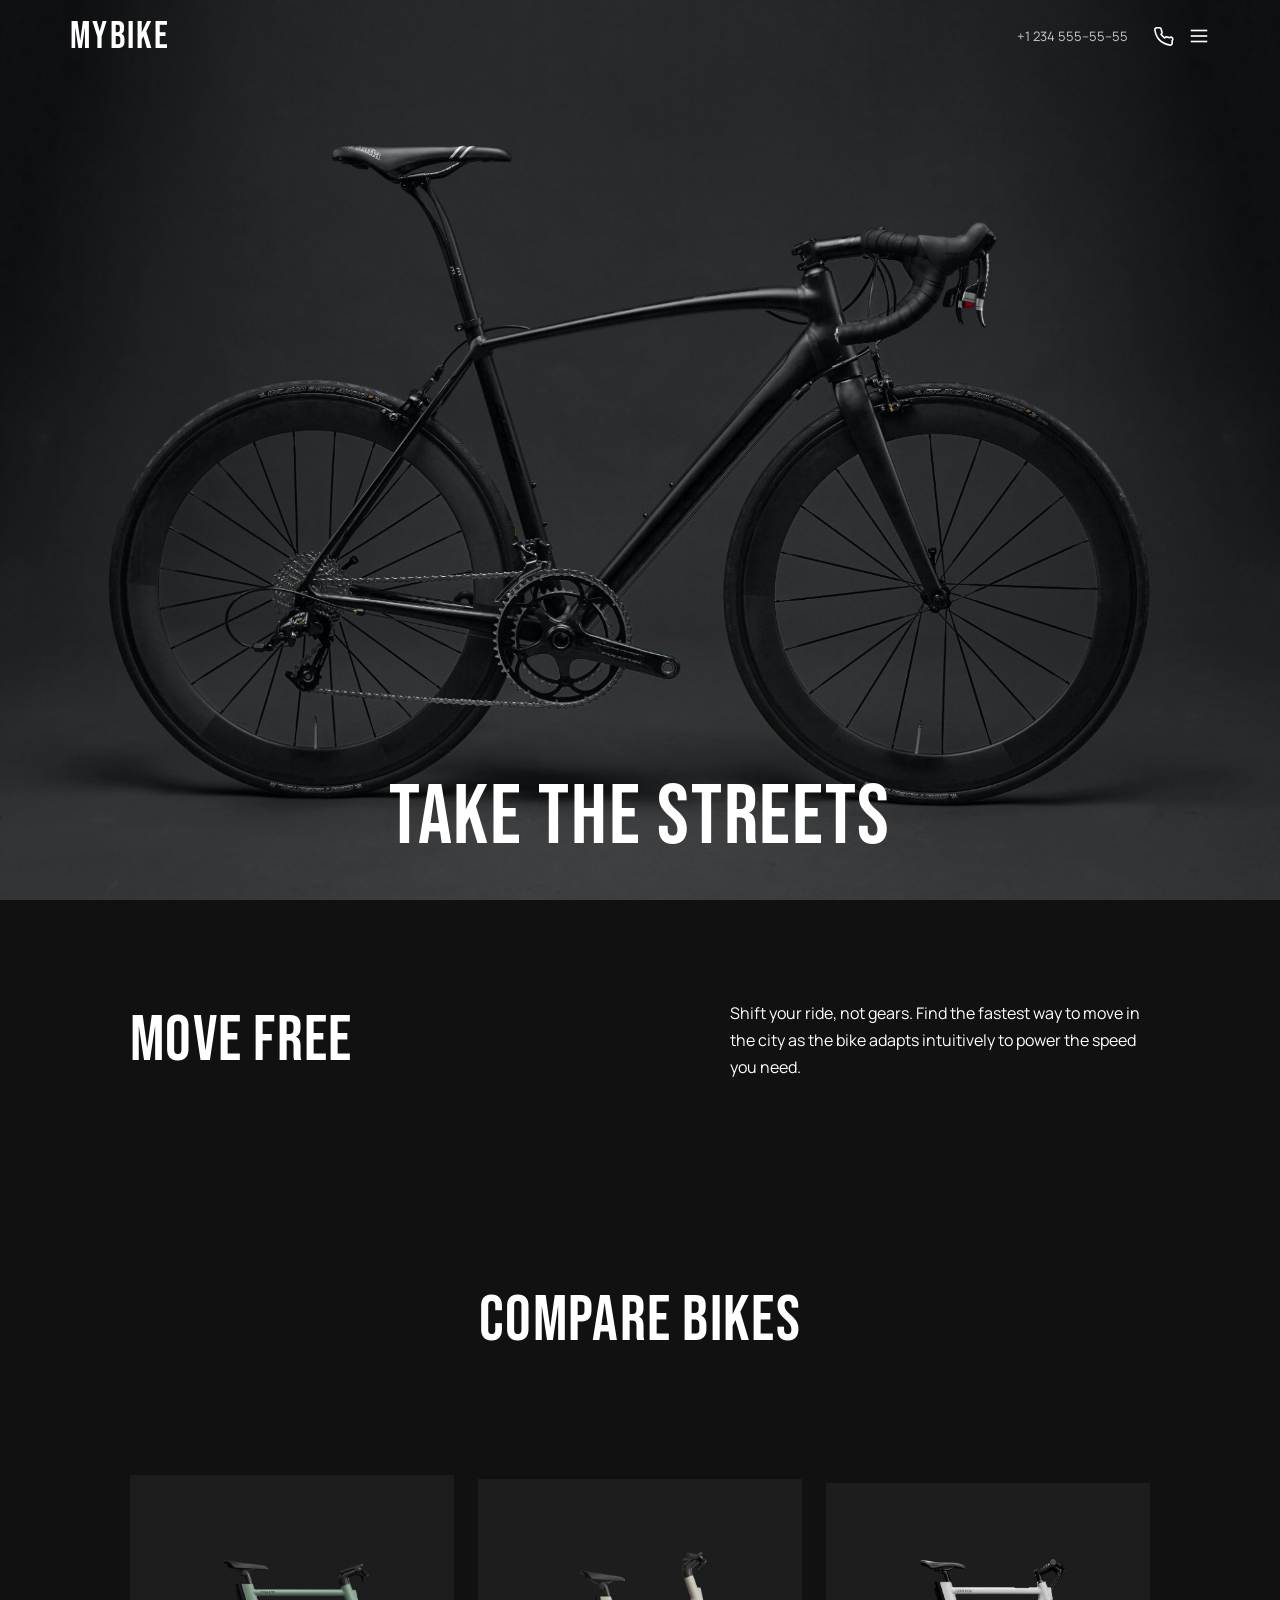
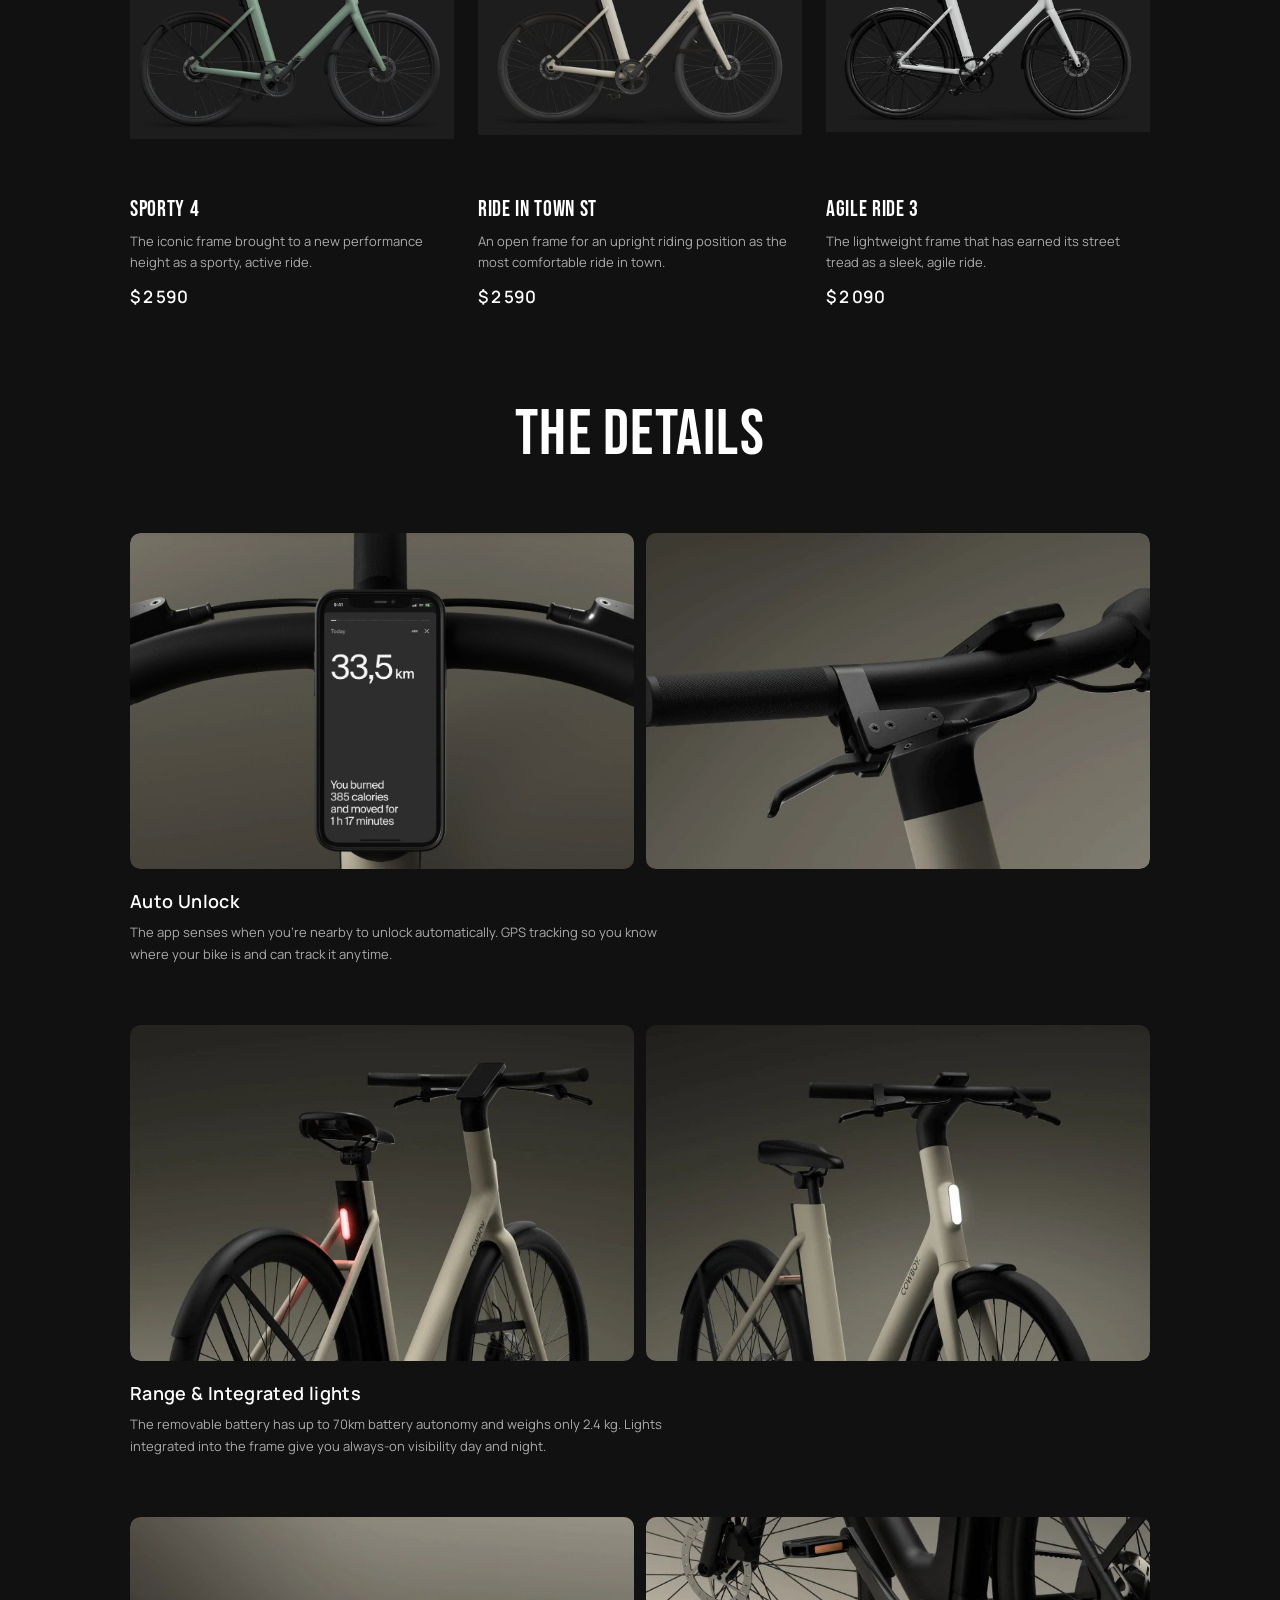
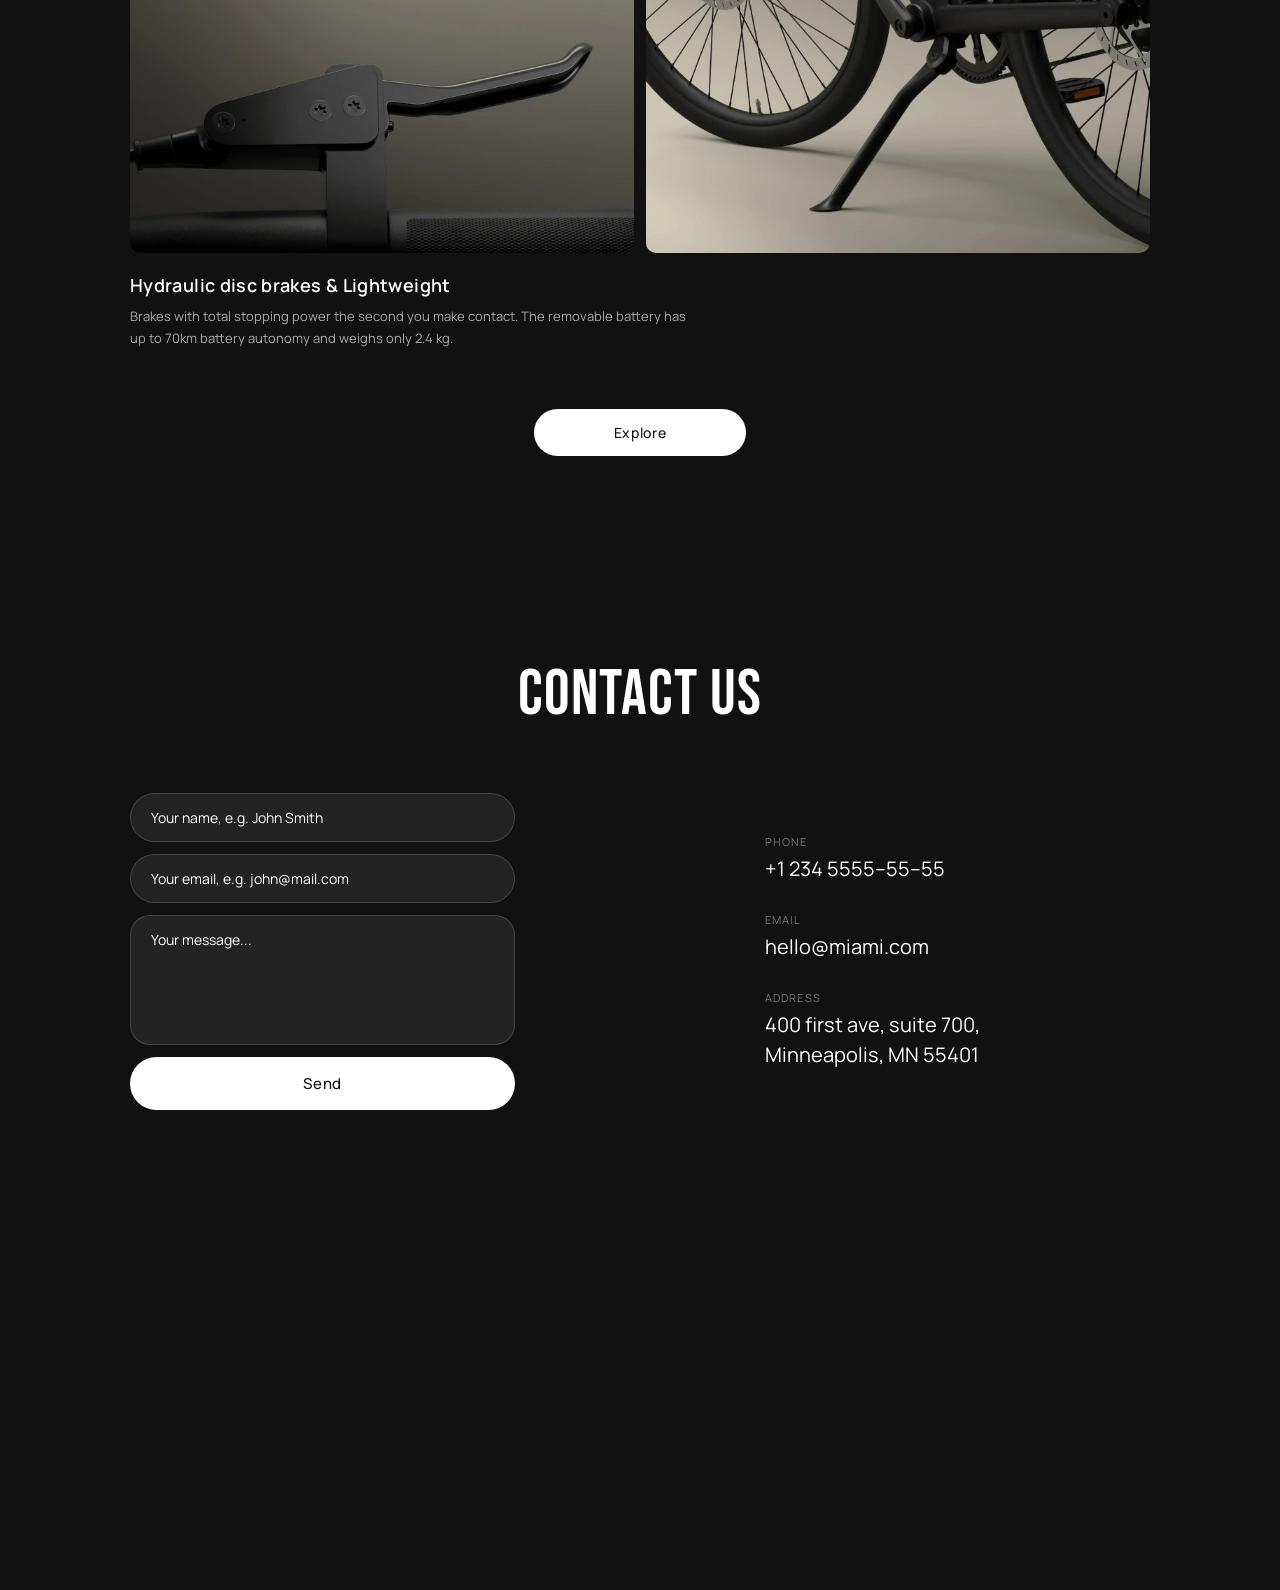
==== src/index.html @ b7f49177 "Completed all tasks" ====
<!DOCTYPE html>
<html lang="en">
<head>
  <meta charset="UTF-8"/>
  <meta name="viewport" content="width=device-width, initial-scale=1.0"/>
  <title>MyBiKE — Take the Streets</title>
  <!-- 1. Favicon = логотип -->
  <link rel="icon" type="image/png" href="img/logo.png"/>
  <link rel="preconnect" href="https://fonts.googleapis.com"/>
  <link rel="preconnect" href="https://fonts.gstatic.com" crossorigin/>
  <link href="https://fonts.googleapis.com/css2?family=Bebas+Neue&family=Manrope:wght@400;500;600&display=swap" rel="stylesheet"/>
  <link rel="stylesheet" href="styles/style.css"/>
</head>
<body>

<!-- 11. Блокировка скролла под меню -->
<style>
  body:has(.mobile-menu.is-open) { overflow: hidden; }

  /* 12. Скролл меню + sticky крестик */
  .mobile-menu {
    overflow: auto;
  }
  .mobile-menu__top {
    position: sticky;
    top: 0;
    z-index: 1;
    background-color: #1a1a1a;
  }

  /* 16. Footer sticky снизу с z-index: -1 */
  .contact__photo {
    position: sticky;
    bottom: 0;
    z-index: -1;
  }

  /* 4. Hover цвет на контактах */
  .contact__info a:hover,
  .contact__info p.hoverable:hover {
    color: #aaa;
    cursor: pointer;
  }
</style>

<!-- Mobile menu -->
<div class="mobile-menu" id="mobileMenu">
  <div class="mobile-menu__top">
    <!-- 3. Логотип = ссылка наверх -->
    <a href="#" class="mobile-menu__logo">MyBiKE</a>
    <button class="mobile-menu__close" id="menuClose">×</button>
  </div>
  <nav class="mobile-menu__nav">
    <!-- 10. Nav links работают плавно -->
    <a href="#">Home</a>
    <a href="#move-free">About Us</a>
    <a href="#compare">Compare Bikes</a>
    <a href="#details">Details</a>
    <a href="#contact">Contacts</a>
  </nav>
  <div class="mobile-menu__footer">
    <!-- 5. Телефон — реальная ссылка -->
    <p><a href="tel:+12345555555">+1 234 5555–55–55</a></p>
    <p class="link">Book a test ride</p>
  </div>
</div>

<!-- Header -->
<header class="header">
  <div class="header__inner">
    <!-- 3. Логотип = ссылка наверх -->
    <a href="#" class="header__logo">MyBiKE</a>
    <div class="header__right">
      <!-- 5. Телефон — реальная ссылка -->
      <a href="tel:+12345555555" class="header__phone">+1 234 555–55–55</a>
      <div class="header__icons">
        <a href="tel:+12345555555" class="header__icon-btn" aria-label="Call">
          <svg viewBox="0 0 24 24"><path d="M22 16.92v3a2 2 0 0 1-2.18 2 19.79 19.79 0 0 1-8.63-3.07 19.5 19.5 0 0 1-5-5 19.79 19.79 0 0 1-3.07-8.67A2 2 0 0 1 5.11 3h3a2 2 0 0 1 2 1.72c.13.96.36 1.9.7 2.81a2 2 0 0 1-.45 2.11L9.91 10.09a16 16 0 0 0 4 4l.46-.46a2 2 0 0 1 2.11-.45c.91.34 1.85.57 2.81.7A2 2 0 0 1 22 16.92z"/></svg>
        </a>
        <button class="header__icon-btn" id="menuOpen" aria-label="Menu">
          <svg viewBox="0 0 24 24"><line x1="3" y1="6" x2="21" y2="6"/><line x1="3" y1="12" x2="21" y2="12"/><line x1="3" y1="18" x2="21" y2="18"/></svg>
        </button>
      </div>
    </div>
  </div>
</header>

<!-- Hero -->
<section class="hero">
  <!-- 7. Картинка — ссылка, zoom при hover через CSS -->
  <a href="#">
    <img class="hero__bike" src="img/bike_black.jpg" alt="MyBike"/>
  </a>
  <div class="hero__content">
    <h1 class="hero__title">Take the Streets</h1>
  </div>
</section>

<!-- Move Free -->
<section class="move-free" id="move-free">
  <div class="container">
    <h2 class="move-free__title">Move Free</h2>
    <p class="move-free__text">Shift your ride, not gears. Find the fastest way to move in the city as the bike adapts intuitively to power the speed you need.</p>
  </div>
</section>

<!-- Compare Bikes -->
<section class="compare" id="compare">
  <div class="container">
    <h2 class="section-title">Compare Bikes</h2>
    <div class="compare__grid">
      <div class="compare__card">
        <!-- 7. Zoom при hover -->
        <a href="#" class="compare__img-wrap">
          <img src="img/bike_green.png" alt="Sporty 4"/>
        </a>
        <h3 class="compare__name">Sporty 4</h3>
        <p class="compare__desc">The iconic frame brought to a new performance height as a sporty, active ride.</p>
        <span class="compare__price">$ 2 590</span>
      </div>
      <div class="compare__card">
        <a href="#" class="compare__img-wrap">
          <img src="img/bike_beige.png" alt="Ride in town ST"/>
        </a>
        <h3 class="compare__name">Ride in town ST</h3>
        <p class="compare__desc">An open frame for an upright riding position as the most comfortable ride in town.</p>
        <span class="compare__price">$ 2 590</span>
      </div>
      <div class="compare__card">
        <a href="#" class="compare__img-wrap">
          <img src="img/bike_white.png" alt="Agile ride 3"/>
        </a>
        <h3 class="compare__name">Agile ride 3</h3>
        <p class="compare__desc">The lightweight frame that has earned its street tread as a sleek, agile ride.</p>
        <span class="compare__price">$ 2 090</span>
      </div>
    </div>
  </div>
</section>

<!-- The Details -->
<section class="details" id="details">
  <div class="container">
    <h2 class="section-title">The Details</h2>

    <div class="details__row">
      <div class="details__photos">
        <!-- 7. Zoom при hover -->
        <a href="#"><img src="img/app.png" alt="App"/></a>
        <a href="#"><img src="img/handlebar.png" alt="Handlebar"/></a>
      </div>
      <div class="details__info">
        <h3>Auto Unlock</h3>
        <p>The app senses when you're nearby to unlock automatically. GPS tracking so you know where your bike is and can track it anytime.</p>
      </div>
    </div>

    <div class="details__row details__row--reverse">
      <div class="details__photos details__photos--col">
        <a href="#"><img src="img/bike_light_rear.png" alt="Rear light"/></a>
        <a href="#"><img src="img/bike_light_front.png" alt="Front light"/></a>
      </div>
      <div class="details__info">
        <h3>Range &amp; Integrated lights</h3>
        <p>The removable battery has up to 70km battery autonomy and weighs only 2.4 kg. Lights integrated into the frame give you always-on visibility day and night.</p>
      </div>
    </div>

    <div class="details__row">
      <div class="details__photos">
        <a href="#"><img src="img/brake1.png" alt="Brake"/></a>
        <a href="#"><img src="img/kickstand1.png" alt="Kickstand"/></a>
      </div>
      <div class="details__info">
        <h3>Hydraulic disc brakes &amp; Lightweight</h3>
        <p>Brakes with total stopping power the second you make contact. The removable battery has up to 70km battery autonomy and weighs only 2.4 kg.</p>
      </div>
    </div>

    <div class="details__cta">
      <button class="btn">Explore</button>
    </div>
  </div>
</section>

<!-- Contact -->
<section class="contact" id="contact">
  <div class="container">
    <h2 class="section-title">Contact us</h2>
    <div class="contact__grid">
      <!-- 13–15. Форма: обязательные поля, правильные типы, reset без перезагрузки -->
      <form class="contact__form" onsubmit="this.reset(); return false;">
        <input type="text"  name="name"    placeholder="Your name, e.g. John Smith"  required/>
        <input type="email" name="email"   placeholder="Your email, e.g. john@mail.com" required/>
        <textarea           name="message" placeholder="Your message..." required></textarea>
        <button class="btn" type="submit">Send</button>
      </form>

      <div class="contact__info">
        <div>
          <label>Phone</label>
          <!-- 4 + 5. Телефон — ссылка + hover -->
          <p><a href="tel:+12345555555">+1 234 5555–55–55</a></p>
        </div>
        <div>
          <label>Email</label>
          <!-- 4. Email — ссылка + hover -->
          <p><a href="mailto:hello@miami.com">hello@miami.com</a></p>
        </div>
        <div>
          <label>Address</label>
          <!-- 6. Адрес — ссылка на Google Maps, target="_blank" -->
          <p>
            <a href="https://www.google.com/maps/search/400+First+Ave+Suite+700+Minneapolis+MN+55401" target="_blank" rel="noopener">
              400 first ave, suite 700,<br>Minneapolis, MN 55401
            </a>
          </p>
        </div>
      </div>
    </div>
  </div>

  <!-- 16. Sticky снизу с z-index: -1 (в CSS) -->
  <div class="contact__photo">
    <img src="img/cyclists.jpg" alt="Cyclists"/>
  </div>
</section>

<script src="scripts/main.js"></script>
</body>
</html>
---- src/styles/style.css ----
*, *::before, *::after {
  box-sizing: border-box;
  margin: 0;
  padding: 0;
}

html {
  scroll-behavior: smooth;
}

body {
  font-family: "Manrope", sans-serif;
  background: #111111;
  color: #ffffff;
  overflow-x: hidden;
  -webkit-font-smoothing: antialiased;
}

img {
  display: block;
  max-width: 100%;
}

a {
  text-decoration: none;
  color: inherit;
}

h1, h2, h3 {
  font-family: "Bebas Neue", sans-serif;
  font-weight: 400;
  letter-spacing: 0.02em;
}

.container {
  max-width: 1260px;
  margin: 0 auto;
  padding: 0 120px;
}
@media (max-width: 1024px) {
  .container {
    padding: 0 40px;
  }
}
@media (max-width: 744px) {
  .container {
    padding: 0 32px;
  }
}
@media (max-width: 480px) {
  .container {
    padding: 0 20px;
  }
}
@media (max-width: 320px) {
  .container {
    padding: 0 16px;
  }
}

.section-title {
  font-size: clamp(40px, 5vw, 72px);
  text-align: center;
  margin-bottom: 60px;
}

.btn {
  background: #ffffff;
  color: #111111;
  border: none;
  border-radius: 40px;
  padding: 14px 80px;
  font-family: "Manrope", sans-serif;
  font-size: 14px;
  font-weight: 500;
  letter-spacing: 0.05em;
  cursor: pointer;
}
.btn:hover {
  background: #ddd;
}

.mobile-menu {
  display: none;
  position: fixed;
  inset: 0;
  z-index: 200;
  background: #1a1a1a;
  flex-direction: column;
  overflow: auto;
}
.mobile-menu.is-open {
  display: flex;
}
.mobile-menu__top {
  display: flex;
  align-items: center;
  justify-content: space-between;
  padding: 24px 32px;
  position: sticky;
  top: 0;
  z-index: 1;
  background: #1a1a1a;
  border-bottom: 1px solid rgba(255, 255, 255, 0.08);
}
.mobile-menu__logo {
  font-family: "Bebas Neue", sans-serif;
  font-size: 26px;
  color: #ffffff;
  text-decoration: none;
}
.mobile-menu__close {
  background: none;
  border: none;
  cursor: pointer;
  font-size: 32px;
  color: #ffffff;
  line-height: 1;
  padding: 0;
}
.mobile-menu__nav {
  display: flex;
  flex-direction: column;
  gap: 4px;
  padding: 40px 32px;
}
.mobile-menu__nav a {
  font-family: "Bebas Neue", sans-serif;
  font-size: 38px;
  color: #ffffff;
  letter-spacing: 0.03em;
  text-decoration: none;
  transition: opacity 0.3s ease;
}
.mobile-menu__nav a:hover {
  opacity: 0.6;
}
.mobile-menu__footer {
  margin-top: auto;
  padding: 24px 32px;
}
.mobile-menu__footer p {
  font-size: 13px;
  color: #ffffff;
  margin-bottom: 4px;
}
.mobile-menu__footer a {
  color: #ffffff;
  text-decoration: none;
}
.mobile-menu__footer p.link {
  text-decoration: underline;
  cursor: pointer;
}

.header {
  position: absolute;
  top: 0;
  left: 0;
  width: 100%;
  z-index: 100;
  background: transparent;
  border-bottom: none;
}
.header__inner {
  max-width: 1260px;
  margin: 0 auto;
  padding: 0 60px;
  display: flex;
  align-items: center;
  justify-content: space-between;
  height: 72px;
}
@media (max-width: 1024px) {
  .header__inner {
    padding: 0 40px;
  }
}
@media (max-width: 744px) {
  .header__inner {
    padding: 0 32px;
  }
}
@media (max-width: 480px) {
  .header__inner {
    padding: 0 20px;
  }
}
.header__logo {
  font-family: "Bebas Neue", sans-serif;
  font-size: 38px;
  letter-spacing: 0.06em;
  color: #ffffff;
  text-decoration: none;
  transition: opacity 0.3s ease;
}
.header__logo:hover {
  opacity: 0.7;
}
.header__right {
  display: flex;
  align-items: center;
  gap: 24px;
}
.header__phone {
  font-size: 13px;
  color: #ccc;
  text-decoration: none;
  transition: color 0.3s ease;
}
.header__phone:hover {
  color: #ffffff;
}
@media (max-width: 744px) {
  .header__phone {
    display: none;
  }
}
.header__icons {
  display: flex;
  gap: 14px;
}
.header__icon-btn {
  color: #ffffff;
  display: flex;
  align-items: center;
  background: none;
  border: none;
  cursor: pointer;
  padding: 0;
  transition: opacity 0.3s ease;
}
.header__icon-btn:hover {
  opacity: 0.7;
}
.header__icon-btn svg {
  width: 22px;
  height: 22px;
  fill: none;
  stroke: currentColor;
  stroke-width: 1.8;
}

.hero {
  position: relative;
  height: 100vh;
  min-height: 600px;
  overflow: hidden;
  background: #111;
}
.hero a {
  display: block;
  position: absolute;
  inset: 0;
  overflow: hidden;
}
.hero__bike {
  position: absolute;
  inset: 0;
  width: 100%;
  height: 100%;
  object-fit: cover;
  object-position: center;
  transition: transform 0.3s ease;
}
.hero a:hover .hero__bike {
  transform: scale(1.04);
}
.hero__content {
  position: relative;
  z-index: 2;
  height: 100%;
  display: flex;
  align-items: flex-end;
  justify-content: center;
  padding-bottom: 40px;
  pointer-events: none;
}
.hero__title {
  font-family: "Bebas Neue", sans-serif;
  font-weight: 400;
  line-height: 1;
  color: #ffffff;
  white-space: nowrap;
  width: 100%;
  display: block;
  text-align: center;
  padding: 0;
}

.move-free {
  background: #111111;
  padding: 100px 0;
}
@media (max-width: 1024px) {
  .move-free {
    padding: 72px 0;
  }
}
@media (max-width: 480px) {
  .move-free {
    padding: 52px 0;
  }
}
.move-free .container {
  display: flex;
  align-items: center;
  justify-content: space-between;
  gap: 60px;
}
@media (max-width: 744px) {
  .move-free .container {
    flex-direction: column;
    align-items: flex-start;
    gap: 20px;
  }
}
.move-free__title {
  font-size: clamp(40px, 5vw, 76px);
  color: #ffffff;
  flex-shrink: 0;
}
.move-free__text {
  font-size: 16px;
  line-height: 1.7;
  color: #ffffff;
  max-width: 420px;
}
@media (max-width: 744px) {
  .move-free__text {
    max-width: 100%;
  }
}

.compare {
  padding: 100px 0;
}
@media (max-width: 1024px) {
  .compare {
    padding: 72px 0;
  }
}
@media (max-width: 480px) {
  .compare {
    padding: 52px 0;
  }
}
.compare__grid {
  display: grid;
  grid-template-columns: repeat(3, 1fr);
  gap: 24px;
}
@media (max-width: 744px) {
  .compare__grid {
    grid-template-columns: repeat(2, 1fr);
  }
}
@media (max-width: 480px) {
  .compare__grid {
    grid-template-columns: 1fr;
  }
}
.compare__img-wrap {
  border-radius: 0;
  overflow: hidden;
  background: none;
  aspect-ratio: 4/3;
  margin-bottom: 18px;
}
.compare__img-wrap img {
  width: 100%;
  height: 100%;
  object-fit: contain;
  transition: transform 0.4s ease;
}
.compare__img-wrap:hover img {
  transform: scale(1.07);
}
.compare__name {
  font-family: "Bebas Neue", sans-serif;
  font-size: 22px;
  letter-spacing: 0.03em;
  margin-bottom: 8px;
}
.compare__desc {
  font-size: 13px;
  line-height: 1.65;
  color: #aaaaaa;
  margin-bottom: 12px;
}
.compare__price {
  font-size: 17px;
  font-weight: 600;
}

.details {
  padding: 100px 0;
}
@media (max-width: 1024px) {
  .details {
    padding: 72px 0;
  }
}
@media (max-width: 480px) {
  .details {
    padding: 52px 0;
  }
}
.details__row {
  margin-bottom: 60px;
}
.details__photos {
  display: grid;
  grid-template-columns: 1fr 1fr;
  gap: 12px;
  margin-bottom: 20px;
  overflow: hidden;
  border-radius: 10px;
}
@media (max-width: 480px) {
  .details__photos {
    grid-template-columns: 1fr;
  }
}
.details__photos img {
  border-radius: 10px;
  width: 100%;
  aspect-ratio: 3/2;
  object-fit: cover;
  transition: transform 0.4s ease;
}
.details__photos img:hover {
  transform: scale(1.05);
}
.details__photos--col {
  display: grid;
  grid-template-columns: 1fr 1fr;
  gap: 12px;
  overflow: hidden;
  border-radius: 10px;
}
.details__photos--col img {
  aspect-ratio: 3/2;
}
.details__info h3 {
  font-family: "Manrope", sans-serif;
  font-weight: 600;
  font-size: 18px;
  margin-bottom: 8px;
  color: #ffffff;
}
.details__info p {
  font-size: 13px;
  line-height: 1.7;
  color: #aaaaaa;
  max-width: 560px;
}
.details__cta {
  text-align: center;
  margin-top: 40px;
}

.contact {
  padding: 100px 0 0;
}
@media (max-width: 1024px) {
  .contact {
    padding-top: 72px;
  }
}
@media (max-width: 480px) {
  .contact {
    padding-top: 52px;
  }
}
.contact .container {
  padding-bottom: 80px;
}
.contact__grid {
  display: grid;
  grid-template-columns: 1fr 1fr;
  gap: 250px;
}
@media (max-width: 744px) {
  .contact__grid {
    grid-template-columns: 1fr;
    gap: 44px;
  }
}
@media (max-width: 480px) {
  .contact__grid {
    gap: 32px;
  }
}
.contact__form {
  display: flex;
  flex-direction: column;
  gap: 12px;
}
.contact__form input, .contact__form textarea {
  width: 100%;
  background: rgba(255, 255, 255, 0.08);
  border: 1.5px solid rgba(255, 255, 255, 0.15);
  border-radius: 40px;
  color: #ffffff;
  font-family: "Manrope", sans-serif;
  font-size: 14px;
  padding: 14px 20px;
  outline: none;
  transition: all 0.3s ease;
}
.contact__form input::placeholder, .contact__form textarea::placeholder {
  color: #ffffff;
}
.contact__form input:focus, .contact__form textarea:focus {
  border-color: rgba(255, 255, 255, 0.5);
}
.contact__form textarea {
  resize: none;
  height: 130px;
  border-radius: 20px;
}
.contact__form .btn {
  width: 100%;
  background: #ffffff;
  color: #111111;
  border: none;
  border-radius: 40px;
  padding: 16px 40px;
  font-family: "Manrope", sans-serif;
  font-size: 15px;
  font-weight: 500;
  cursor: pointer;
  transition: all 0.3s ease;
}
.contact__form .btn:hover {
  background: #ddd;
  box-shadow: 0 0 24px rgba(255, 255, 255, 0.12);
}
.contact__info {
  display: flex;
  flex-direction: column;
  gap: 28px;
  justify-content: center;
}
.contact__info label {
  display: block;
  font-size: 11px;
  letter-spacing: 0.1em;
  text-transform: uppercase;
  color: #777;
  margin-bottom: 5px;
}
.contact__info p {
  font-size: 20px;
  line-height: 1.5;
  color: #ffffff;
}
.contact__info a {
  color: #ffffff;
  text-decoration: none;
  transition: all 0.3s ease;
}
.contact__info a:hover {
  color: #aaa;
}
.contact__photo {
  width: 100%;
  height: 400px;
  overflow: hidden;
  position: sticky;
  bottom: 0;
  z-index: -1;
}
.contact__photo img {
  width: 100%;
  height: 100%;
  object-fit: cover;
  object-position: center top;
  transform: scale(1);
  opacity: 0;
  transition: transform 0.08s linear, opacity 0.3s ease;
  will-change: transform, opacity;
}
@media (max-width: 480px) {
  .contact__photo {
    height: 240px;
  }
}

/*# sourceMappingURL=style.css.map */
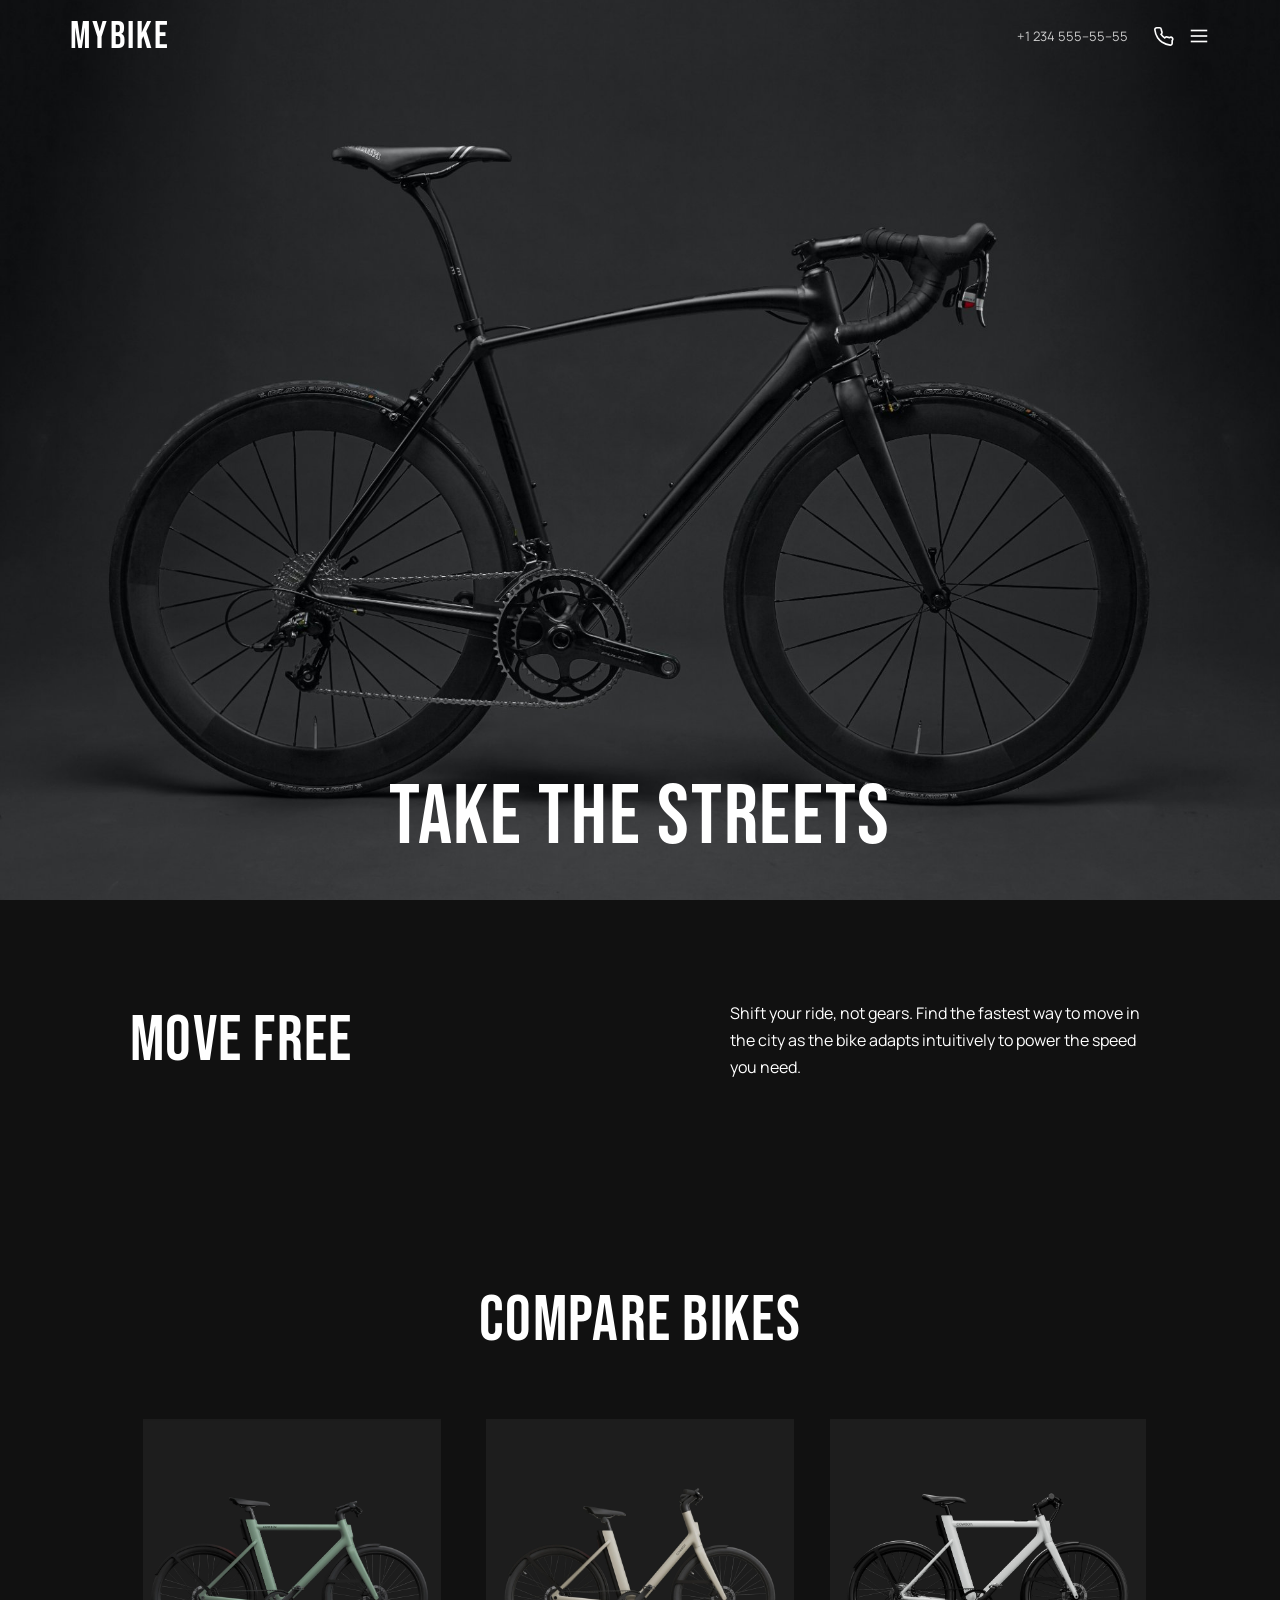
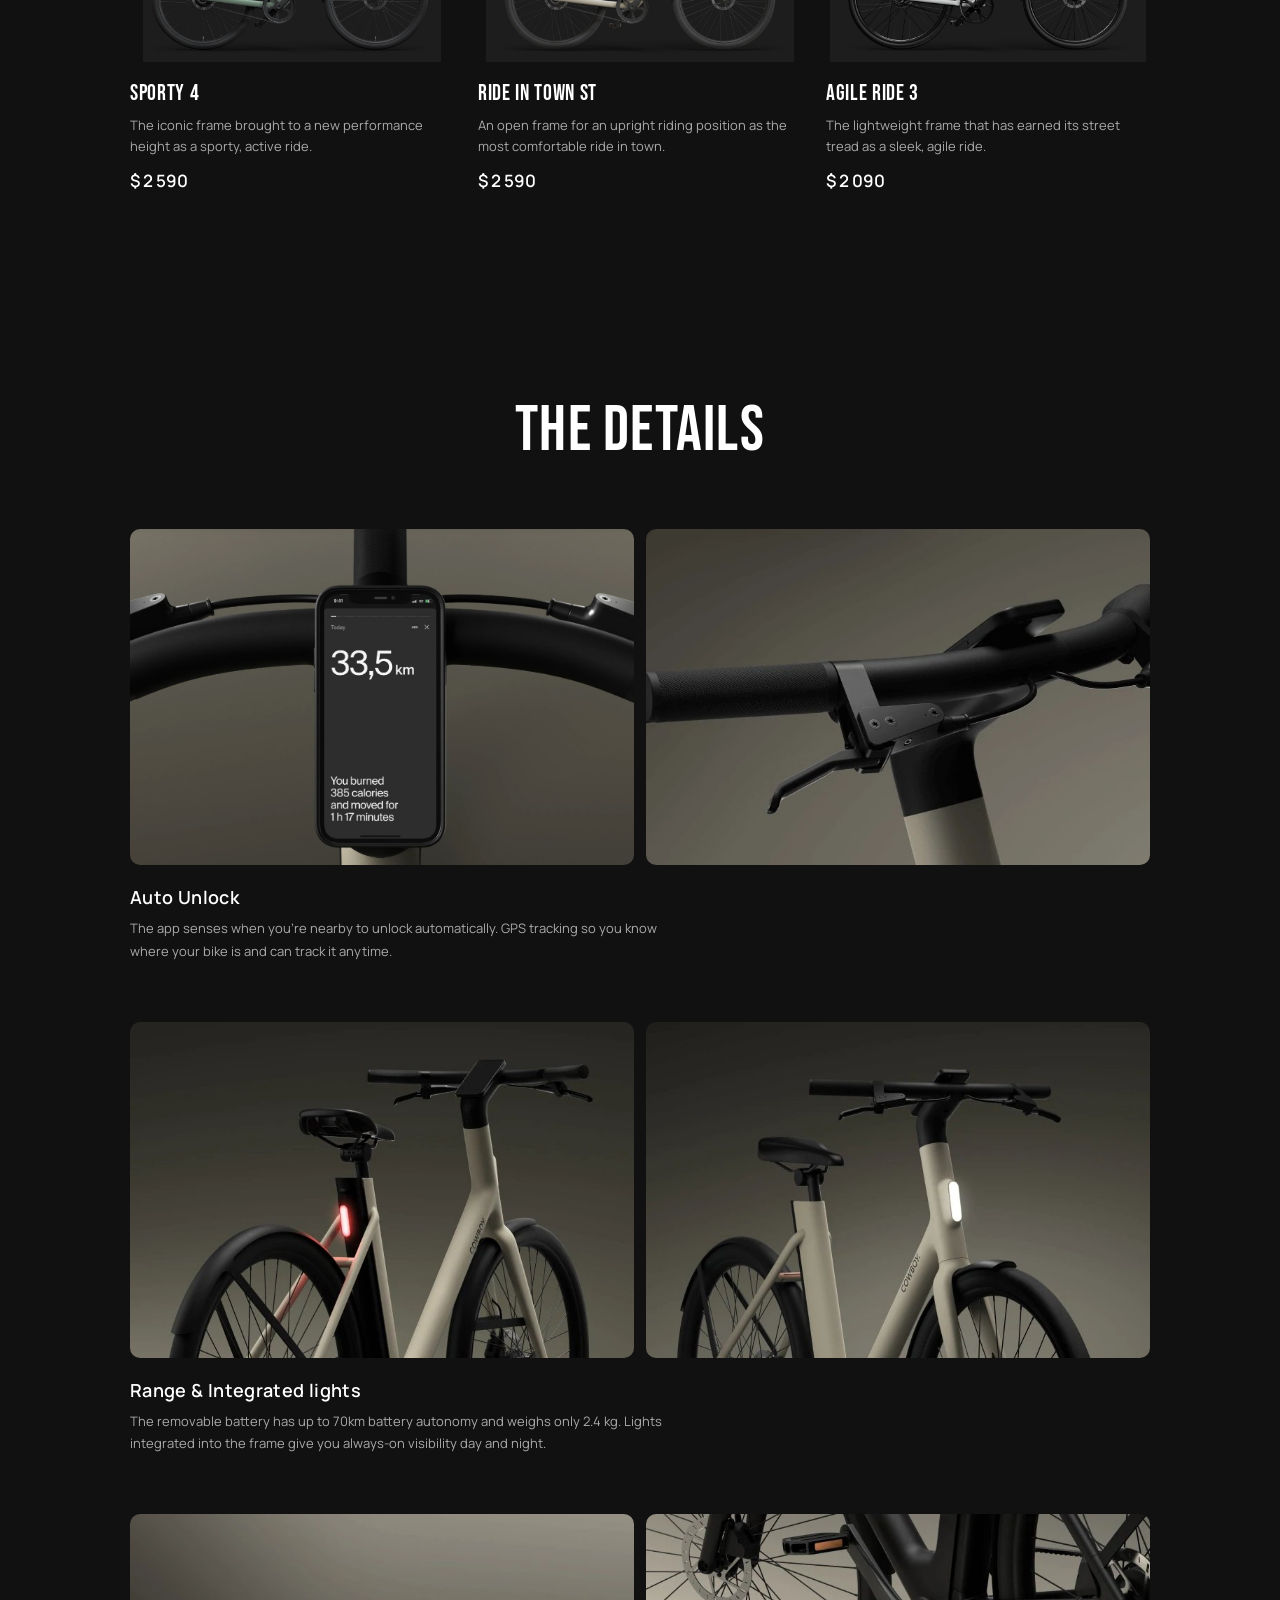
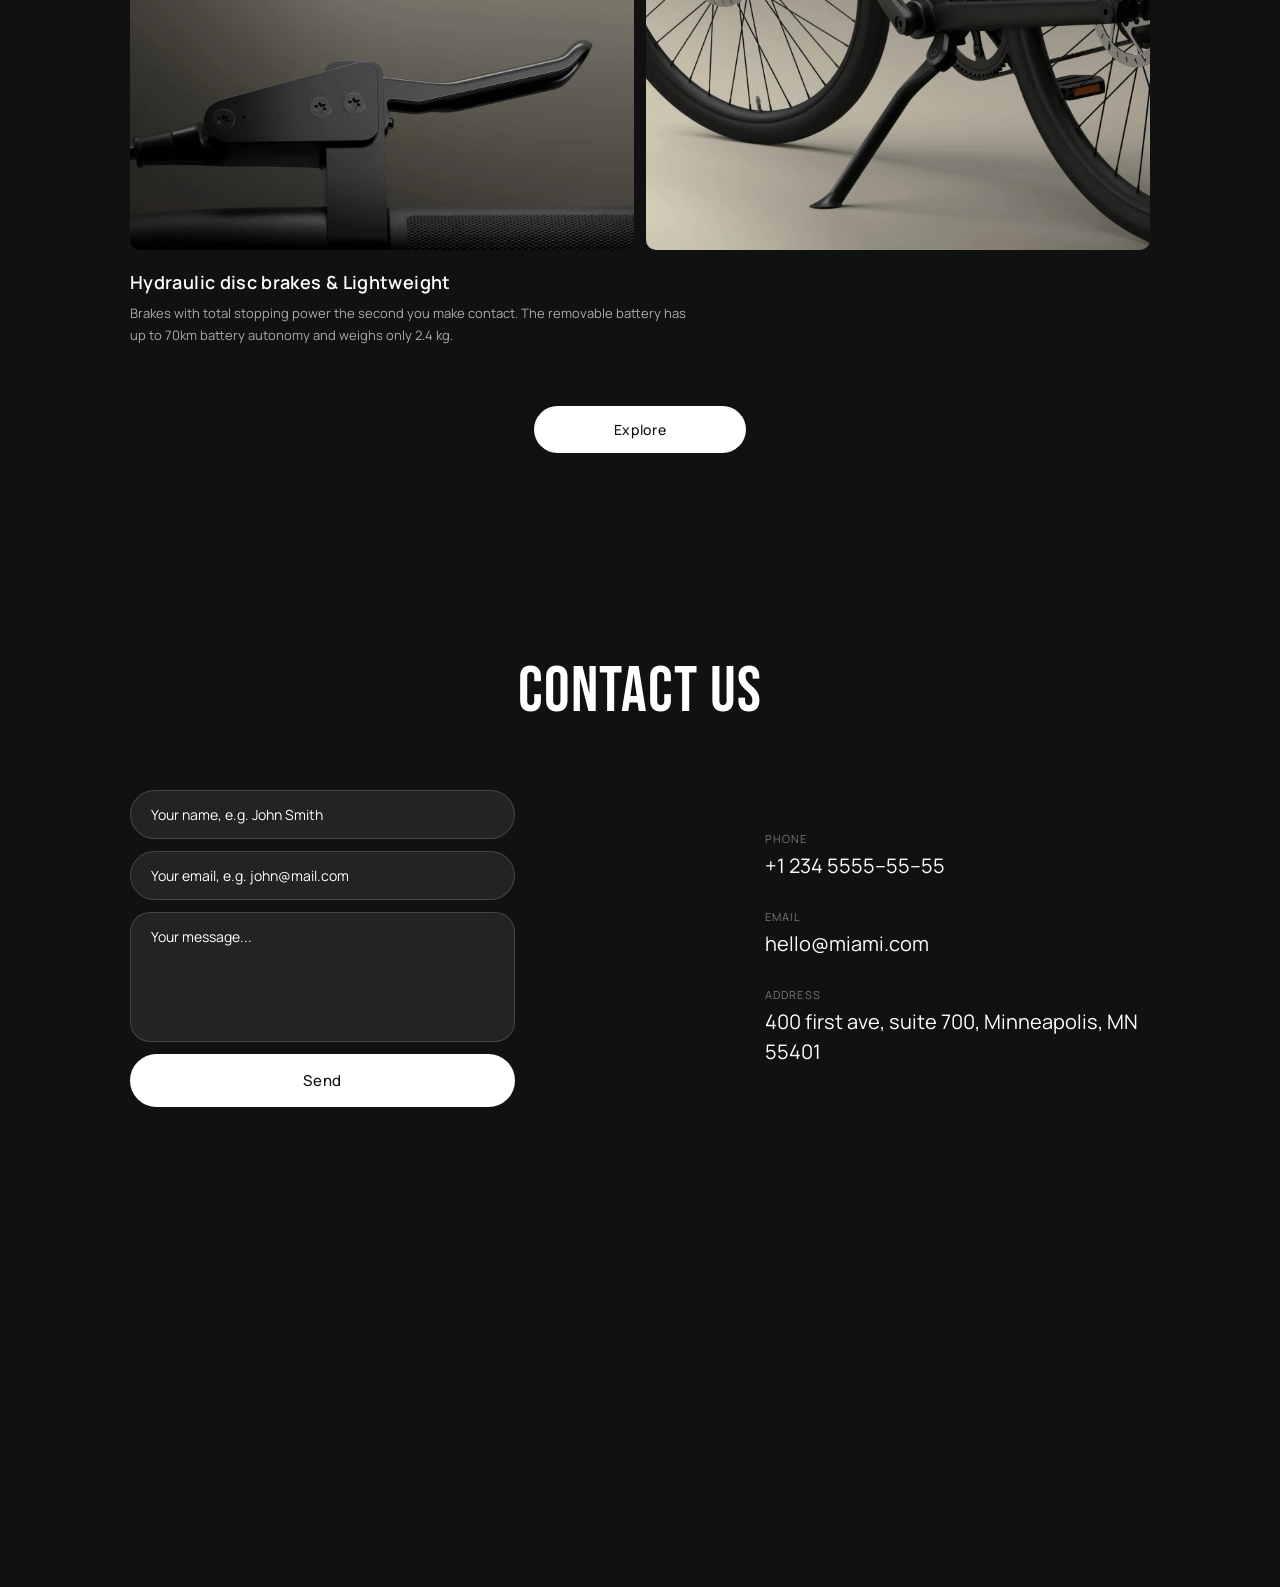
==== commit fb5a6a61: "Completed all tasks" ====
--- a/src/index.html
+++ b/src/index.html
@@ -1,231 +1,369 @@
-<!DOCTYPE html>
+<!doctype html>
 <html lang="en">
-<head>
-  <meta charset="UTF-8"/>
-  <meta name="viewport" content="width=device-width, initial-scale=1.0"/>
-  <title>MyBiKE — Take the Streets</title>
-  <!-- 1. Favicon = логотип -->
-  <link rel="icon" type="image/png" href="img/logo.png"/>
-  <link rel="preconnect" href="https://fonts.googleapis.com"/>
-  <link rel="preconnect" href="https://fonts.gstatic.com" crossorigin/>
-  <link href="https://fonts.googleapis.com/css2?family=Bebas+Neue&family=Manrope:wght@400;500;600&display=swap" rel="stylesheet"/>
-  <link rel="stylesheet" href="styles/style.css"/>
-</head>
-<body>
-
-<!-- 11. Блокировка скролла под меню -->
-<style>
-  body:has(.mobile-menu.is-open) { overflow: hidden; }
-
-  /* 12. Скролл меню + sticky крестик */
-  .mobile-menu {
-    overflow: auto;
-  }
-  .mobile-menu__top {
-    position: sticky;
-    top: 0;
-    z-index: 1;
-    background-color: #1a1a1a;
-  }
-
-  /* 16. Footer sticky снизу с z-index: -1 */
-  .contact__photo {
-    position: sticky;
-    bottom: 0;
-    z-index: -1;
-  }
-
-  /* 4. Hover цвет на контактах */
-  .contact__info a:hover,
-  .contact__info p.hoverable:hover {
-    color: #aaa;
-    cursor: pointer;
-  }
-</style>
-
-<!-- Mobile menu -->
-<div class="mobile-menu" id="mobileMenu">
-  <div class="mobile-menu__top">
-    <!-- 3. Логотип = ссылка наверх -->
-    <a href="#" class="mobile-menu__logo">MyBiKE</a>
-    <button class="mobile-menu__close" id="menuClose">×</button>
-  </div>
-  <nav class="mobile-menu__nav">
-    <!-- 10. Nav links работают плавно -->
-    <a href="#">Home</a>
-    <a href="#move-free">About Us</a>
-    <a href="#compare">Compare Bikes</a>
-    <a href="#details">Details</a>
-    <a href="#contact">Contacts</a>
-  </nav>
-  <div class="mobile-menu__footer">
-    <!-- 5. Телефон — реальная ссылка -->
-    <p><a href="tel:+12345555555">+1 234 5555–55–55</a></p>
-    <p class="link">Book a test ride</p>
-  </div>
-</div>
-
-<!-- Header -->
-<header class="header">
-  <div class="header__inner">
-    <!-- 3. Логотип = ссылка наверх -->
-    <a href="#" class="header__logo">MyBiKE</a>
-    <div class="header__right">
-      <!-- 5. Телефон — реальная ссылка -->
-      <a href="tel:+12345555555" class="header__phone">+1 234 555–55–55</a>
-      <div class="header__icons">
-        <a href="tel:+12345555555" class="header__icon-btn" aria-label="Call">
-          <svg viewBox="0 0 24 24"><path d="M22 16.92v3a2 2 0 0 1-2.18 2 19.79 19.79 0 0 1-8.63-3.07 19.5 19.5 0 0 1-5-5 19.79 19.79 0 0 1-3.07-8.67A2 2 0 0 1 5.11 3h3a2 2 0 0 1 2 1.72c.13.96.36 1.9.7 2.81a2 2 0 0 1-.45 2.11L9.91 10.09a16 16 0 0 0 4 4l.46-.46a2 2 0 0 1 2.11-.45c.91.34 1.85.57 2.81.7A2 2 0 0 1 22 16.92z"/></svg>
+  <head>
+    <meta charset="UTF-8" />
+    <meta
+      name="viewport"
+      content="width=device-width, initial-scale=1.0"
+    />
+    <title>MyBiKE — Take the Streets</title>
+    <link
+      rel="icon"
+      href="img/logo.png"
+    />
+    <link
+      rel="preconnect"
+      href="https://fonts.googleapis.com"
+    />
+    <link
+      rel="preconnect"
+      href="https://fonts.gstatic.com"
+      crossorigin="anonymous"
+    />
+    <link
+      href="https://fonts.googleapis.com/css2?family=Bebas+Neue&family=Manrope:wght@400;500;600&display=swap"
+      rel="stylesheet"
+    />
+    <link
+      rel="stylesheet"
+      href="styles/style.css"
+    />
+  </head>
+  <body>
+    <!-- Mobile menu -->
+    <div
+      class="mobile-menu"
+      id="mobileMenu"
+    >
+      <div class="mobile-menu__top">
+        <a
+          href="#"
+          class="mobile-menu__logo"
+        >
+          MyBiKE
         </a>
-        <button class="header__icon-btn" id="menuOpen" aria-label="Menu">
-          <svg viewBox="0 0 24 24"><line x1="3" y1="6" x2="21" y2="6"/><line x1="3" y1="12" x2="21" y2="12"/><line x1="3" y1="18" x2="21" y2="18"/></svg>
+        <button
+          class="mobile-menu__close"
+          id="menuClose"
+        >
+          ×
         </button>
       </div>
+      <nav class="mobile-menu__nav">
+        <a href="#">Home</a>
+        <a href="#move-free">About Us</a>
+        <a href="#compare">Compare Bikes</a>
+        <a href="#details">Details</a>
+        <a href="#contact">Contacts</a>
+      </nav>
+      <div class="mobile-menu__footer">
+        <p><a href="tel:+12345555555">+1 234 5555–55–55</a></p>
+        <p class="link">Book a test ride</p>
+      </div>
     </div>
-  </div>
-</header>
-
-<!-- Hero -->
-<section class="hero">
-  <!-- 7. Картинка — ссылка, zoom при hover через CSS -->
-  <a href="#">
-    <img class="hero__bike" src="img/bike_black.jpg" alt="MyBike"/>
-  </a>
-  <div class="hero__content">
-    <h1 class="hero__title">Take the Streets</h1>
-  </div>
-</section>
-
-<!-- Move Free -->
-<section class="move-free" id="move-free">
-  <div class="container">
-    <h2 class="move-free__title">Move Free</h2>
-    <p class="move-free__text">Shift your ride, not gears. Find the fastest way to move in the city as the bike adapts intuitively to power the speed you need.</p>
-  </div>
-</section>
-
-<!-- Compare Bikes -->
-<section class="compare" id="compare">
-  <div class="container">
-    <h2 class="section-title">Compare Bikes</h2>
-    <div class="compare__grid">
-      <div class="compare__card">
-        <!-- 7. Zoom при hover -->
-        <a href="#" class="compare__img-wrap">
-          <img src="img/bike_green.png" alt="Sporty 4"/>
+
+    <!-- Header -->
+    <header class="header">
+      <div class="header__inner">
+        <a
+          href="#"
+          class="header__logo"
+        >
+          MyBiKE
         </a>
-        <h3 class="compare__name">Sporty 4</h3>
-        <p class="compare__desc">The iconic frame brought to a new performance height as a sporty, active ride.</p>
-        <span class="compare__price">$ 2 590</span>
-      </div>
-      <div class="compare__card">
-        <a href="#" class="compare__img-wrap">
-          <img src="img/bike_beige.png" alt="Ride in town ST"/>
-        </a>
-        <h3 class="compare__name">Ride in town ST</h3>
-        <p class="compare__desc">An open frame for an upright riding position as the most comfortable ride in town.</p>
-        <span class="compare__price">$ 2 590</span>
-      </div>
-      <div class="compare__card">
-        <a href="#" class="compare__img-wrap">
-          <img src="img/bike_white.png" alt="Agile ride 3"/>
-        </a>
-        <h3 class="compare__name">Agile ride 3</h3>
-        <p class="compare__desc">The lightweight frame that has earned its street tread as a sleek, agile ride.</p>
-        <span class="compare__price">$ 2 090</span>
-      </div>
-    </div>
-  </div>
-</section>
-
-<!-- The Details -->
-<section class="details" id="details">
-  <div class="container">
-    <h2 class="section-title">The Details</h2>
-
-    <div class="details__row">
-      <div class="details__photos">
-        <!-- 7. Zoom при hover -->
-        <a href="#"><img src="img/app.png" alt="App"/></a>
-        <a href="#"><img src="img/handlebar.png" alt="Handlebar"/></a>
-      </div>
-      <div class="details__info">
-        <h3>Auto Unlock</h3>
-        <p>The app senses when you're nearby to unlock automatically. GPS tracking so you know where your bike is and can track it anytime.</p>
-      </div>
-    </div>
-
-    <div class="details__row details__row--reverse">
-      <div class="details__photos details__photos--col">
-        <a href="#"><img src="img/bike_light_rear.png" alt="Rear light"/></a>
-        <a href="#"><img src="img/bike_light_front.png" alt="Front light"/></a>
-      </div>
-      <div class="details__info">
-        <h3>Range &amp; Integrated lights</h3>
-        <p>The removable battery has up to 70km battery autonomy and weighs only 2.4 kg. Lights integrated into the frame give you always-on visibility day and night.</p>
-      </div>
-    </div>
-
-    <div class="details__row">
-      <div class="details__photos">
-        <a href="#"><img src="img/brake1.png" alt="Brake"/></a>
-        <a href="#"><img src="img/kickstand1.png" alt="Kickstand"/></a>
-      </div>
-      <div class="details__info">
-        <h3>Hydraulic disc brakes &amp; Lightweight</h3>
-        <p>Brakes with total stopping power the second you make contact. The removable battery has up to 70km battery autonomy and weighs only 2.4 kg.</p>
-      </div>
-    </div>
-
-    <div class="details__cta">
-      <button class="btn">Explore</button>
-    </div>
-  </div>
-</section>
-
-<!-- Contact -->
-<section class="contact" id="contact">
-  <div class="container">
-    <h2 class="section-title">Contact us</h2>
-    <div class="contact__grid">
-      <!-- 13–15. Форма: обязательные поля, правильные типы, reset без перезагрузки -->
-      <form class="contact__form" onsubmit="this.reset(); return false;">
-        <input type="text"  name="name"    placeholder="Your name, e.g. John Smith"  required/>
-        <input type="email" name="email"   placeholder="Your email, e.g. john@mail.com" required/>
-        <textarea           name="message" placeholder="Your message..." required></textarea>
-        <button class="btn" type="submit">Send</button>
-      </form>
-
-      <div class="contact__info">
-        <div>
-          <label>Phone</label>
-          <!-- 4 + 5. Телефон — ссылка + hover -->
-          <p><a href="tel:+12345555555">+1 234 5555–55–55</a></p>
-        </div>
-        <div>
-          <label>Email</label>
-          <!-- 4. Email — ссылка + hover -->
-          <p><a href="mailto:hello@miami.com">hello@miami.com</a></p>
-        </div>
-        <div>
-          <label>Address</label>
-          <!-- 6. Адрес — ссылка на Google Maps, target="_blank" -->
-          <p>
-            <a href="https://www.google.com/maps/search/400+First+Ave+Suite+700+Minneapolis+MN+55401" target="_blank" rel="noopener">
-              400 first ave, suite 700,<br>Minneapolis, MN 55401
-            </a>
-          </p>
-        </div>
-      </div>
-    </div>
-  </div>
-
-  <!-- 16. Sticky снизу с z-index: -1 (в CSS) -->
-  <div class="contact__photo">
-    <img src="img/cyclists.jpg" alt="Cyclists"/>
-  </div>
-</section>
-
-<script src="scripts/main.js"></script>
-</body>
+        <div class="header__right">
+          <a
+            href="tel:+12345555555"
+            class="header__phone"
+          >
+            +1 234 555–55–55
+          </a>
+          <div class="header__icons">
+            <a
+              href="tel:+12345555555"
+              class="header__icon-btn"
+              aria-label="Call"
+            >
+              <svg viewBox="0 0 24 24">
+                <path
+                  d="M22 16.92v3a2 2 0 0 1-2.18 2 19.79 19.79 0 0 1-8.63-3.07 19.5 19.5 0 0 1-5-5 19.79 19.79 0 0 1-3.07-8.67A2 2 0 0 1 5.11 3h3a2 2 0 0 1 2 1.72c.13.96.36 1.9.7 2.81a2 2 0 0 1-.45 2.11L9.91 10.09a16 16 0 0 0 4 4l.46-.46a2 2 0 0 1 2.11-.45c.91.34 1.85.57 2.81.7A2 2 0 0 1 22 16.92z"
+                />
+              </svg>
+            </a>
+            <button
+              class="header__icon-btn"
+              id="menuOpen"
+              aria-label="Menu"
+            >
+              <svg viewBox="0 0 24 24">
+                <line
+                  x1="3"
+                  y1="6"
+                  x2="21"
+                  y2="6"
+                />
+                <line
+                  x1="3"
+                  y1="12"
+                  x2="21"
+                  y2="12"
+                />
+                <line
+                  x1="3"
+                  y1="18"
+                  x2="21"
+                  y2="18"
+                />
+              </svg>
+            </button>
+          </div>
+        </div>
+      </div>
+    </header>
+
+    <!-- Hero -->
+    <section class="hero">
+      <a href="#">
+        <img
+          class="hero__bike"
+          src="img/bike_black.jpg"
+          alt="MyBike"
+        />
+      </a>
+      <div class="hero__content">
+        <h1 class="hero__title">Take the Streets</h1>
+      </div>
+    </section>
+
+    <!-- Move Free -->
+    <section
+      class="move-free"
+      id="move-free"
+    >
+      <div class="container">
+        <h2 class="move-free__title">Move Free</h2>
+        <p class="move-free__text">
+          Shift your ride, not gears. Find the fastest way to move in the city
+          as the bike adapts intuitively to power the speed you need.
+        </p>
+      </div>
+    </section>
+
+    <!-- Compare Bikes -->
+    <section
+      class="compare"
+      id="compare"
+    >
+      <div class="container">
+        <h2 class="section-title">Compare Bikes</h2>
+        <div class="compare__grid">
+          <div class="compare__card">
+            <a
+              href="#"
+              class="compare__img-wrap"
+            >
+              <img
+                src="img/bike_green.png"
+                alt="Sporty 4"
+              />
+            </a>
+            <h3 class="compare__name">Sporty 4</h3>
+            <p class="compare__desc">
+              The iconic frame brought to a new performance height as a sporty,
+              active ride.
+            </p>
+            <span class="compare__price">$ 2 590</span>
+          </div>
+          <div class="compare__card">
+            <a
+              href="#"
+              class="compare__img-wrap"
+            >
+              <img
+                src="img/bike_beige.png"
+                alt="Ride in town ST"
+              />
+            </a>
+            <h3 class="compare__name">Ride in town ST</h3>
+            <p class="compare__desc">
+              An open frame for an upright riding position as the most
+              comfortable ride in town.
+            </p>
+            <span class="compare__price">$ 2 590</span>
+          </div>
+          <div class="compare__card">
+            <a
+              href="#"
+              class="compare__img-wrap"
+            >
+              <img
+                src="img/bike_white.png"
+                alt="Agile ride 3"
+              />
+            </a>
+            <h3 class="compare__name">Agile ride 3</h3>
+            <p class="compare__desc">
+              The lightweight frame that has earned its street tread as a sleek,
+              agile ride.
+            </p>
+            <span class="compare__price">$ 2 090</span>
+          </div>
+        </div>
+      </div>
+    </section>
+
+    <!-- The Details -->
+    <section
+      class="details"
+      id="details"
+    >
+      <div class="container">
+        <h2 class="section-title">The Details</h2>
+        <div class="details__row">
+          <div class="details__photos">
+            <a href="#">
+              <img
+                src="img/app.png"
+                alt="App"
+              />
+            </a>
+            <a href="#">
+              <img
+                src="img/handlebar.png"
+                alt="Handlebar"
+              />
+            </a>
+          </div>
+          <div class="details__info">
+            <h3>Auto Unlock</h3>
+            <p>
+              The app senses when you're nearby to unlock automatically. GPS
+              tracking so you know where your bike is and can track it anytime.
+            </p>
+          </div>
+        </div>
+        <div class="details__row">
+          <div class="details__photos details__photos--col">
+            <a href="#">
+              <img
+                src="img/bike_light_rear.png"
+                alt="Rear light"
+              />
+            </a>
+            <a href="#">
+              <img
+                src="img/bike_light_front.png"
+                alt="Front light"
+              />
+            </a>
+          </div>
+          <div class="details__info">
+            <h3>Range &amp; Integrated lights</h3>
+            <p>
+              The removable battery has up to 70km battery autonomy and weighs
+              only 2.4 kg. Lights integrated into the frame give you always-on
+              visibility day and night.
+            </p>
+          </div>
+        </div>
+        <div class="details__row">
+          <div class="details__photos">
+            <a href="#">
+              <img
+                src="img/brake1.png"
+                alt="Brake"
+              />
+            </a>
+            <a href="#">
+              <img
+                src="img/kickstand1.png"
+                alt="Kickstand"
+              />
+            </a>
+          </div>
+          <div class="details__info">
+            <h3>Hydraulic disc brakes &amp; Lightweight</h3>
+            <p>
+              Brakes with total stopping power the second you make contact. The
+              removable battery has up to 70km battery autonomy and weighs only
+              2.4 kg.
+            </p>
+          </div>
+        </div>
+        <div class="details__cta">
+          <button class="btn">Explore</button>
+        </div>
+      </div>
+    </section>
+
+    <!-- Contact -->
+    <section
+      class="contact"
+      id="contact"
+    >
+      <div class="container">
+        <h2 class="section-title">Contact us</h2>
+        <div class="contact__grid">
+          <form
+            class="contact__form"
+            onsubmit="this.reset(); return false;"
+          >
+            <input
+              type="text"
+              name="name"
+              placeholder="Your name, e.g. John Smith"
+              required
+            />
+            <input
+              type="email"
+              name="email"
+              placeholder="Your email, e.g. john@mail.com"
+              required
+            />
+            <textarea
+              name="message"
+              placeholder="Your message..."
+              required
+            ></textarea>
+            <button
+              class="btn"
+              type="submit"
+            >
+              Send
+            </button>
+          </form>
+          <div class="contact__info">
+            <div>
+              <label>Phone</label>
+              <p><a href="tel:+12345555555">+1 234 5555–55–55</a></p>
+            </div>
+            <div>
+              <label>Email</label>
+              <p><a href="mailto:hello@miami.com">hello@miami.com</a></p>
+            </div>
+            <div>
+              <label>Address</label>
+              <p>
+                <a
+                  href="https://www.google.com/maps/search/400+First+Ave+Suite+700+Minneapolis+MN+55401"
+                  target="_blank"
+                  rel="noopener noreferrer"
+                >
+                  400 first ave, suite 700, Minneapolis, MN 55401
+                </a>
+              </p>
+            </div>
+          </div>
+        </div>
+      </div>
+      <div class="contact__photo">
+        <img
+          src="img/cyclists.jpg"
+          alt="Cyclists"
+        />
+      </div>
+    </section>
+
+    <script src="scripts/main.js"></script>
+  </body>
 </html>
--- a/src/styles/style.css
+++ b/src/styles/style.css
@@ -1,4 +1,6 @@
-*, *::before, *::after {
+*,
+*::before,
+*::after {
   box-sizing: border-box;
   margin: 0;
   padding: 0;
@@ -6,14 +8,19 @@
 
 html {
   scroll-behavior: smooth;
+  overflow-x: hidden;
 }
 
 body {
-  font-family: "Manrope", sans-serif;
-  background: #111111;
-  color: #ffffff;
+  font-family: Manrope, sans-serif;
+  background: #111;
+  color: #fff;
   overflow-x: hidden;
   -webkit-font-smoothing: antialiased;
+}
+
+body:has(.mobile-menu.is-open) {
+  overflow: hidden;
 }
 
 img {
@@ -26,7 +33,9 @@
   color: inherit;
 }
 
-h1, h2, h3 {
+h1,
+h2,
+h3 {
   font-family: "Bebas Neue", sans-serif;
   font-weight: 400;
   letter-spacing: 0.02em;
@@ -65,16 +74,17 @@
 }
 
 .btn {
-  background: #ffffff;
-  color: #111111;
+  background: #fff;
+  color: #111;
   border: none;
   border-radius: 40px;
   padding: 14px 80px;
-  font-family: "Manrope", sans-serif;
+  font-family: Manrope, sans-serif;
   font-size: 14px;
   font-weight: 500;
   letter-spacing: 0.05em;
   cursor: pointer;
+  transition: background-color 0.3s ease;
 }
 .btn:hover {
   background: #ddd;
@@ -106,7 +116,7 @@
 .mobile-menu__logo {
   font-family: "Bebas Neue", sans-serif;
   font-size: 26px;
-  color: #ffffff;
+  color: #fff;
   text-decoration: none;
 }
 .mobile-menu__close {
@@ -114,7 +124,7 @@
   border: none;
   cursor: pointer;
   font-size: 32px;
-  color: #ffffff;
+  color: #fff;
   line-height: 1;
   padding: 0;
 }
@@ -127,7 +137,7 @@
 .mobile-menu__nav a {
   font-family: "Bebas Neue", sans-serif;
   font-size: 38px;
-  color: #ffffff;
+  color: #fff;
   letter-spacing: 0.03em;
   text-decoration: none;
   transition: opacity 0.3s ease;
@@ -139,14 +149,14 @@
   margin-top: auto;
   padding: 24px 32px;
 }
+.mobile-menu__footer a {
+  color: #fff;
+  text-decoration: none;
+}
 .mobile-menu__footer p {
   font-size: 13px;
-  color: #ffffff;
+  color: #fff;
   margin-bottom: 4px;
-}
-.mobile-menu__footer a {
-  color: #ffffff;
-  text-decoration: none;
 }
 .mobile-menu__footer p.link {
   text-decoration: underline;
@@ -160,16 +170,15 @@
   width: 100%;
   z-index: 100;
   background: transparent;
-  border-bottom: none;
 }
 .header__inner {
   max-width: 1260px;
   margin: 0 auto;
-  padding: 0 60px;
   display: flex;
   align-items: center;
   justify-content: space-between;
   height: 72px;
+  padding: 0 60px;
 }
 @media (max-width: 1024px) {
   .header__inner {
@@ -190,7 +199,7 @@
   font-family: "Bebas Neue", sans-serif;
   font-size: 38px;
   letter-spacing: 0.06em;
-  color: #ffffff;
+  color: #fff;
   text-decoration: none;
   transition: opacity 0.3s ease;
 }
@@ -209,7 +218,7 @@
   transition: color 0.3s ease;
 }
 .header__phone:hover {
-  color: #ffffff;
+  color: #fff;
 }
 @media (max-width: 744px) {
   .header__phone {
@@ -221,17 +230,17 @@
   gap: 14px;
 }
 .header__icon-btn {
-  color: #ffffff;
   display: flex;
   align-items: center;
   background: none;
   border: none;
   cursor: pointer;
   padding: 0;
-  transition: opacity 0.3s ease;
+  color: #fff;
+  transition: color 0.3s ease;
 }
 .header__icon-btn:hover {
-  opacity: 0.7;
+  color: #c2c2c2;
 }
 .header__icon-btn svg {
   width: 22px;
@@ -254,17 +263,19 @@
   inset: 0;
   overflow: hidden;
 }
+.hero a:hover .hero__bike {
+  transform: scale(1.04);
+}
 .hero__bike {
   position: absolute;
   inset: 0;
   width: 100%;
   height: 100%;
-  object-fit: cover;
-  object-position: center;
+  -o-object-fit: cover;
+     object-fit: cover;
+  -o-object-position: center;
+     object-position: center;
   transition: transform 0.3s ease;
-}
-.hero a:hover .hero__bike {
-  transform: scale(1.04);
 }
 .hero__content {
   position: relative;
@@ -280,7 +291,7 @@
   font-family: "Bebas Neue", sans-serif;
   font-weight: 400;
   line-height: 1;
-  color: #ffffff;
+  color: #fff;
   white-space: nowrap;
   width: 100%;
   display: block;
@@ -289,7 +300,7 @@
 }
 
 .move-free {
-  background: #111111;
+  background: #111;
   padding: 100px 0;
 }
 @media (max-width: 1024px) {
@@ -317,13 +328,13 @@
 }
 .move-free__title {
   font-size: clamp(40px, 5vw, 76px);
-  color: #ffffff;
+  color: #fff;
   flex-shrink: 0;
 }
 .move-free__text {
   font-size: 16px;
   line-height: 1.7;
-  color: #ffffff;
+  color: #fff;
   max-width: 420px;
 }
 @media (max-width: 744px) {
@@ -361,6 +372,7 @@
   }
 }
 .compare__img-wrap {
+  display: block;
   border-radius: 0;
   overflow: hidden;
   background: none;
@@ -370,8 +382,9 @@
 .compare__img-wrap img {
   width: 100%;
   height: 100%;
-  object-fit: contain;
-  transition: transform 0.4s ease;
+  -o-object-fit: contain;
+     object-fit: contain;
+  transition: transform 0.3s ease;
 }
 .compare__img-wrap:hover img {
   transform: scale(1.07);
@@ -385,7 +398,7 @@
 .compare__desc {
   font-size: 13px;
   line-height: 1.65;
-  color: #aaaaaa;
+  color: #aaa;
   margin-bottom: 12px;
 }
 .compare__price {
@@ -414,45 +427,46 @@
   grid-template-columns: 1fr 1fr;
   gap: 12px;
   margin-bottom: 20px;
+}
+@media (max-width: 480px) {
+  .details__photos {
+    grid-template-columns: 1fr;
+  }
+}
+.details__photos a {
+  display: block;
   overflow: hidden;
   border-radius: 10px;
 }
-@media (max-width: 480px) {
-  .details__photos {
-    grid-template-columns: 1fr;
-  }
-}
 .details__photos img {
-  border-radius: 10px;
   width: 100%;
   aspect-ratio: 3/2;
-  object-fit: cover;
-  transition: transform 0.4s ease;
-}
-.details__photos img:hover {
+  -o-object-fit: cover;
+     object-fit: cover;
+  transition: transform 0.3s ease;
+}
+.details__photos a:hover img {
   transform: scale(1.05);
 }
 .details__photos--col {
   display: grid;
   grid-template-columns: 1fr 1fr;
   gap: 12px;
-  overflow: hidden;
-  border-radius: 10px;
 }
 .details__photos--col img {
   aspect-ratio: 3/2;
 }
 .details__info h3 {
-  font-family: "Manrope", sans-serif;
+  font-family: Manrope, sans-serif;
   font-weight: 600;
   font-size: 18px;
   margin-bottom: 8px;
-  color: #ffffff;
+  color: #fff;
 }
 .details__info p {
   font-size: 13px;
   line-height: 1.7;
-  color: #aaaaaa;
+  color: #aaa;
   max-width: 560px;
 }
 .details__cta {
@@ -497,45 +511,65 @@
   flex-direction: column;
   gap: 12px;
 }
-.contact__form input, .contact__form textarea {
+.contact__form input {
   width: 100%;
   background: rgba(255, 255, 255, 0.08);
   border: 1.5px solid rgba(255, 255, 255, 0.15);
   border-radius: 40px;
-  color: #ffffff;
-  font-family: "Manrope", sans-serif;
+  color: #fff;
+  font-family: Manrope, sans-serif;
   font-size: 14px;
   padding: 14px 20px;
   outline: none;
-  transition: all 0.3s ease;
-}
-.contact__form input::placeholder, .contact__form textarea::placeholder {
-  color: #ffffff;
-}
-.contact__form input:focus, .contact__form textarea:focus {
+  transition: border-color 0.3s ease;
+}
+.contact__form input::-moz-placeholder {
+  color: #fff;
+}
+.contact__form input::placeholder {
+  color: #fff;
+}
+.contact__form input:focus {
   border-color: rgba(255, 255, 255, 0.5);
 }
 .contact__form textarea {
+  width: 100%;
+  background: rgba(255, 255, 255, 0.08);
+  border: 1.5px solid rgba(255, 255, 255, 0.15);
+  border-radius: 20px;
+  color: #fff;
+  font-family: Manrope, sans-serif;
+  font-size: 14px;
+  padding: 14px 20px;
+  outline: none;
   resize: none;
   height: 130px;
-  border-radius: 20px;
+  transition: border-color 0.3s ease;
+}
+.contact__form textarea::-moz-placeholder {
+  color: #fff;
+}
+.contact__form textarea::placeholder {
+  color: #fff;
+}
+.contact__form textarea:focus {
+  border-color: rgba(255, 255, 255, 0.5);
 }
 .contact__form .btn {
   width: 100%;
-  background: #ffffff;
-  color: #111111;
+  background: #fff;
+  color: #111;
   border: none;
   border-radius: 40px;
   padding: 16px 40px;
-  font-family: "Manrope", sans-serif;
+  font-family: Manrope, sans-serif;
   font-size: 15px;
   font-weight: 500;
   cursor: pointer;
-  transition: all 0.3s ease;
+  transition: background 0.3s ease;
 }
 .contact__form .btn:hover {
   background: #ddd;
-  box-shadow: 0 0 24px rgba(255, 255, 255, 0.12);
 }
 .contact__info {
   display: flex;
@@ -554,12 +588,12 @@
 .contact__info p {
   font-size: 20px;
   line-height: 1.5;
-  color: #ffffff;
+  color: #fff;
 }
 .contact__info a {
-  color: #ffffff;
+  color: #fff;
   text-decoration: none;
-  transition: all 0.3s ease;
+  transition: color 0.3s ease;
 }
 .contact__info a:hover {
   color: #aaa;
@@ -575,8 +609,10 @@
 .contact__photo img {
   width: 100%;
   height: 100%;
-  object-fit: cover;
-  object-position: center top;
+  -o-object-fit: cover;
+     object-fit: cover;
+  -o-object-position: center top;
+     object-position: center top;
   transform: scale(1);
   opacity: 0;
   transition: transform 0.08s linear, opacity 0.3s ease;
@@ -586,6 +622,4 @@
   .contact__photo {
     height: 240px;
   }
-}
-
-/*# sourceMappingURL=style.css.map */
+}/*# sourceMappingURL=style.css.map */
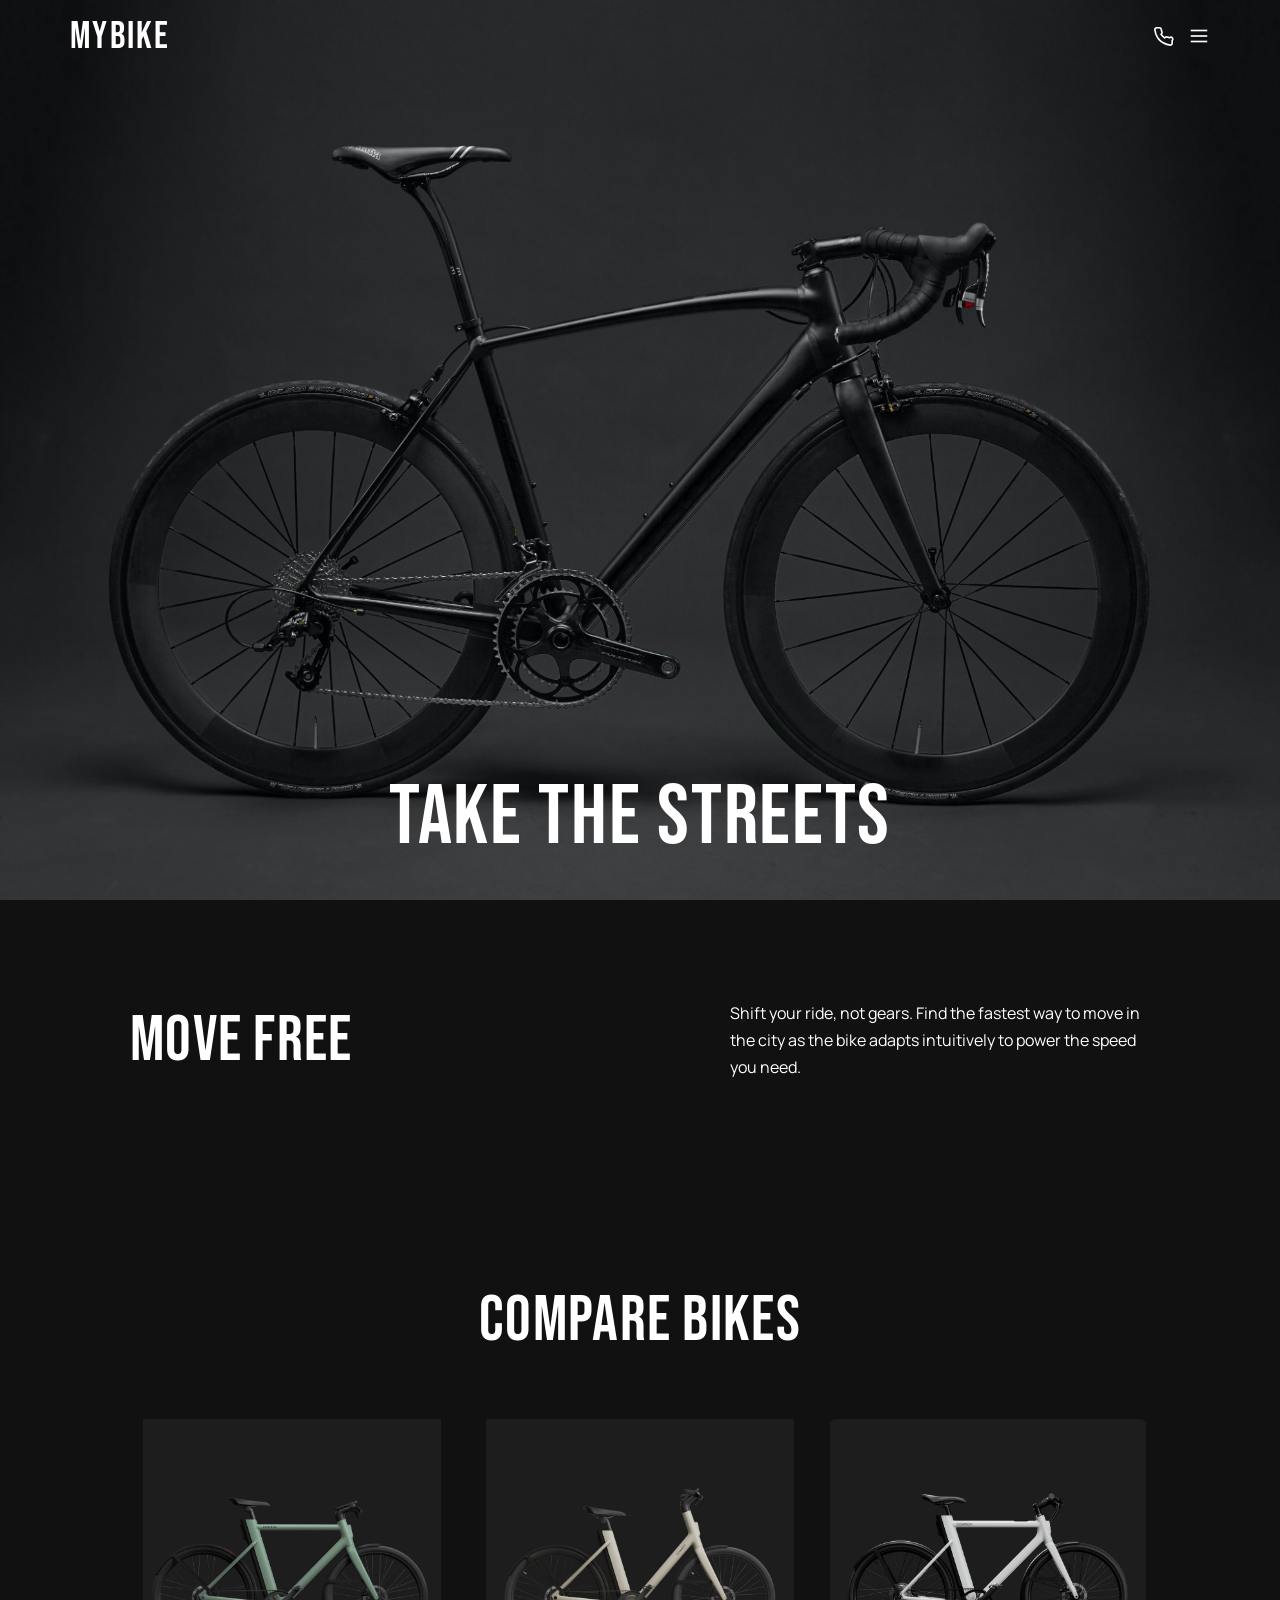
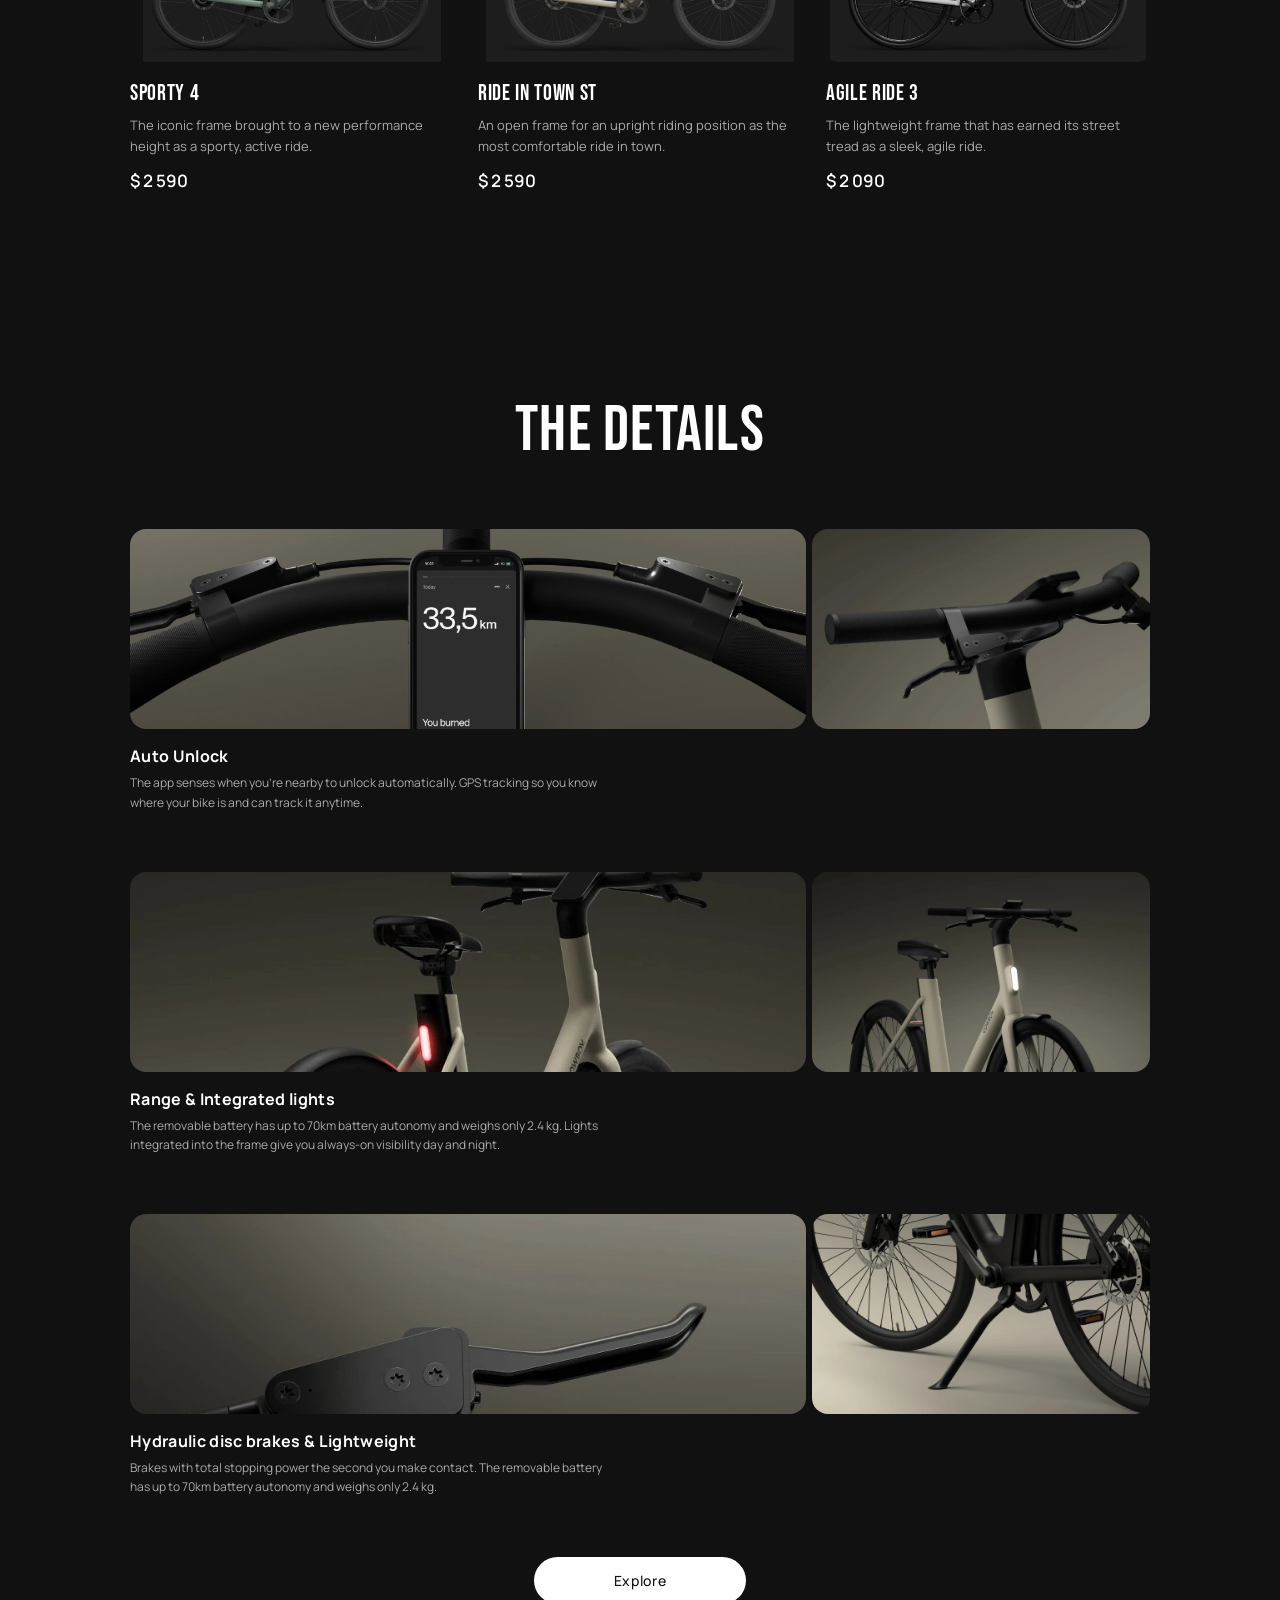
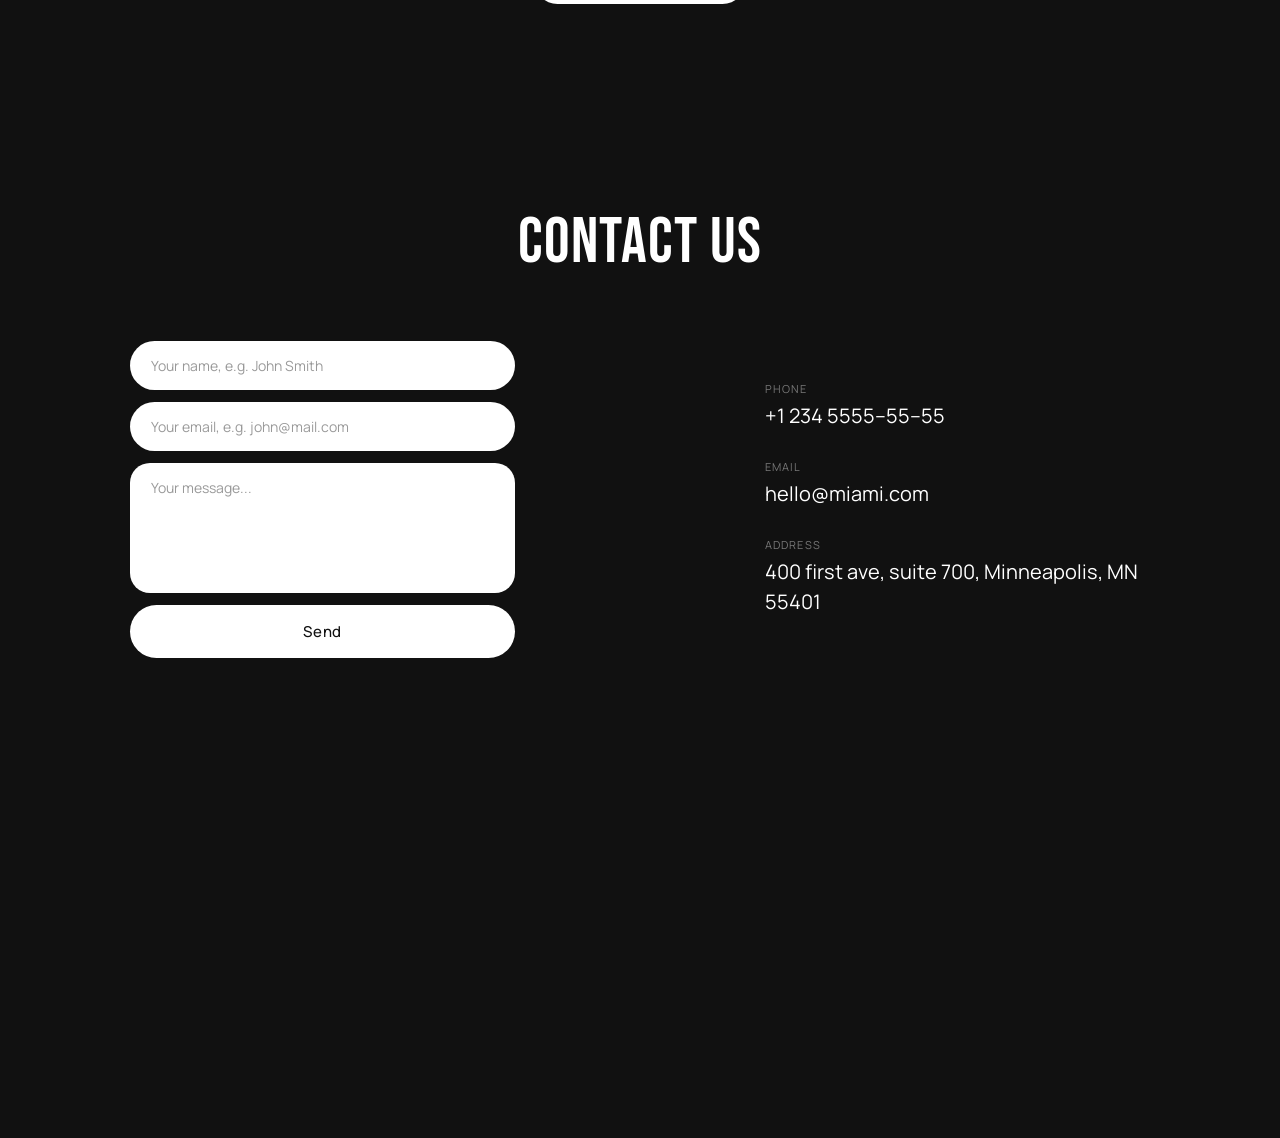
==== commit 869328bf: "all fix" ====
--- a/src/index.html
+++ b/src/index.html
@@ -2,52 +2,21 @@
 <html lang="en">
   <head>
     <meta charset="UTF-8" />
-    <meta
-      name="viewport"
-      content="width=device-width, initial-scale=1.0"
-    />
+    <meta name="viewport" content="width=device-width, initial-scale=1.0" />
     <title>MyBiKE — Take the Streets</title>
-    <link
-      rel="icon"
-      href="img/logo.png"
-    />
-    <link
-      rel="preconnect"
-      href="https://fonts.googleapis.com"
-    />
-    <link
-      rel="preconnect"
-      href="https://fonts.gstatic.com"
-      crossorigin="anonymous"
-    />
-    <link
-      href="https://fonts.googleapis.com/css2?family=Bebas+Neue&family=Manrope:wght@400;500;600&display=swap"
-      rel="stylesheet"
-    />
-    <link
-      rel="stylesheet"
-      href="styles/style.css"
-    />
+    <link rel="icon" href="img/logo.png" />
+    <link rel="preconnect" href="https://fonts.googleapis.com" />
+    <link rel="preconnect" href="https://fonts.gstatic.com"
+    crossorigin="anonymous" />
+    <link href="https://fonts.googleapis.com/css2?family=Bebas+Neue&family=Manrope:wght@400;500;600&display=swap" rel="stylesheet" />
+    <link rel="stylesheet" href="styles/style.css" />
   </head>
   <body>
     <!-- Mobile menu -->
-    <div
-      class="mobile-menu"
-      id="mobileMenu"
-    >
+    <div class="mobile-menu" id="mobileMenu">
       <div class="mobile-menu__top">
-        <a
-          href="#"
-          class="mobile-menu__logo"
-        >
-          MyBiKE
-        </a>
-        <button
-          class="mobile-menu__close"
-          id="menuClose"
-        >
-          ×
-        </button>
+        <a href="#" class="mobile-menu__logo">MyBiKE</a>
+        <button class="mobile-menu__close" id="menuClose">×</button>
       </div>
       <nav class="mobile-menu__nav">
         <a href="#">Home</a>
@@ -65,55 +34,26 @@
     <!-- Header -->
     <header class="header">
       <div class="header__inner">
-        <a
-          href="#"
-          class="header__logo"
-        >
-          MyBiKE
-        </a>
+        <a href="#" class="header__logo">MyBiKE</a>
         <div class="header__right">
-          <a
-            href="tel:+12345555555"
-            class="header__phone"
-          >
-            +1 234 555–55–55
-          </a>
+          <a href="tel:+12345555555" class="header__phone">+1 234 555–55–55</a>
           <div class="header__icons">
-            <a
-              href="tel:+12345555555"
-              class="header__icon-btn"
-              aria-label="Call"
-            >
+            <a href="tel:+12345555555" class="header__icon-btn header__phone-btn"
+            aria-label="Call">
               <svg viewBox="0 0 24 24">
-                <path
-                  d="M22 16.92v3a2 2 0 0 1-2.18 2 19.79 19.79 0 0 1-8.63-3.07 19.5 19.5 0 0 1-5-5 19.79 19.79 0 0 1-3.07-8.67A2 2 0 0 1 5.11 3h3a2 2 0 0 1 2 1.72c.13.96.36 1.9.7 2.81a2 2 0 0 1-.45 2.11L9.91 10.09a16 16 0 0 0 4 4l.46-.46a2 2 0 0 1 2.11-.45c.91.34 1.85.57 2.81.7A2 2 0 0 1 22 16.92z"
-                />
+                <path d="M22 16.92v3a2 2 0 0 1-2.18 2 19.79 19.79 0 0 1-8.63-3.07 19.5 19.5 0 0 1-5-5 19.79 19.79 0 0 1-3.07-8.67A2 2 0 0 1 5.11 3h3a2 2 0 0 1 2 1.72c.13.96.36 1.9.7 2.81a2 2 0 0 1-.45 2.11L9.91 10.09a16 16 0 0 0 4 4l.46-.46a2 2 0 0 1 2.11-.45c.91.34 1.85.57 2.81.7A2 2 0 0 1 22 16.92z"/>
               </svg>
-            </a>
-            <button
-              class="header__icon-btn"
-              id="menuOpen"
-              aria-label="Menu"
-            >
+              <span class="header__phone-tooltip">+1 234 555–55–55</span>
+            </a>
+            <button class="header__icon-btn" id="menuOpen"
+            aria-label="Menu">
               <svg viewBox="0 0 24 24">
-                <line
-                  x1="3"
-                  y1="6"
-                  x2="21"
-                  y2="6"
-                />
-                <line
-                  x1="3"
-                  y1="12"
-                  x2="21"
-                  y2="12"
-                />
-                <line
-                  x1="3"
-                  y1="18"
-                  x2="21"
-                  y2="18"
-                />
+                <line x1="3" y1="6"
+                x2="21" y2="6"/>
+                <line x1="3" y1="12"
+                x2="21" y2="12"/>
+                <line x1="3" y1="18"
+                x2="21" y2="18"/>
               </svg>
             </button>
           </div>
@@ -124,11 +64,8 @@
     <!-- Hero -->
     <section class="hero">
       <a href="#">
-        <img
-          class="hero__bike"
-          src="img/bike_black.jpg"
-          alt="MyBike"
-        />
+        <img class="hero__bike" src="img/bike_black.jpg"
+        alt="MyBike" />
       </a>
       <div class="hero__content">
         <h1 class="hero__title">Take the Streets</h1>
@@ -136,10 +73,7 @@
     </section>
 
     <!-- Move Free -->
-    <section
-      class="move-free"
-      id="move-free"
-    >
+    <section class="move-free" id="move-free">
       <div class="container">
         <h2 class="move-free__title">Move Free</h2>
         <p class="move-free__text">
@@ -150,62 +84,32 @@
     </section>
 
     <!-- Compare Bikes -->
-    <section
-      class="compare"
-      id="compare"
-    >
+    <section class="compare" id="compare">
       <div class="container">
         <h2 class="section-title">Compare Bikes</h2>
         <div class="compare__grid">
           <div class="compare__card">
-            <a
-              href="#"
-              class="compare__img-wrap"
-            >
-              <img
-                src="img/bike_green.png"
-                alt="Sporty 4"
-              />
+            <a href="#" class="compare__img-wrap">
+              <img src="img/bike_green.png" alt="Sporty 4" />
             </a>
             <h3 class="compare__name">Sporty 4</h3>
-            <p class="compare__desc">
-              The iconic frame brought to a new performance height as a sporty,
-              active ride.
-            </p>
+            <p class="compare__desc">The iconic frame brought to a new performance height as a sporty, active ride.</p>
             <span class="compare__price">$ 2 590</span>
           </div>
           <div class="compare__card">
-            <a
-              href="#"
-              class="compare__img-wrap"
-            >
-              <img
-                src="img/bike_beige.png"
-                alt="Ride in town ST"
-              />
+            <a href="#" class="compare__img-wrap">
+              <img src="img/bike_beige.png" alt="Ride in town ST" />
             </a>
             <h3 class="compare__name">Ride in town ST</h3>
-            <p class="compare__desc">
-              An open frame for an upright riding position as the most
-              comfortable ride in town.
-            </p>
+            <p class="compare__desc">An open frame for an upright riding position as the most comfortable ride in town.</p>
             <span class="compare__price">$ 2 590</span>
           </div>
           <div class="compare__card">
-            <a
-              href="#"
-              class="compare__img-wrap"
-            >
-              <img
-                src="img/bike_white.png"
-                alt="Agile ride 3"
-              />
+            <a href="#" class="compare__img-wrap">
+              <img src="img/bike_white.png" alt="Agile ride 3" />
             </a>
             <h3 class="compare__name">Agile ride 3</h3>
-            <p class="compare__desc">
-              The lightweight frame that has earned its street tread as a sleek,
-              agile ride.
-            </p>
+            <p class="compare__desc">The lightweight frame that has earned its street tread as a sleek, agile ride.</p>
             <span class="compare__price">$ 2 090</span>
           </div>
         </div>
@@ -213,81 +117,37 @@
     </section>
 
     <!-- The Details -->
-    <section
-      class="details"
-      id="details"
-    >
+    <section class="details" id="details">
       <div class="container">
         <h2 class="section-title">The Details</h2>
         <div class="details__row">
           <div class="details__photos">
-            <a href="#">
-              <img
-                src="img/app.png"
-                alt="App"
-              />
-            </a>
-            <a href="#">
-              <img
-                src="img/handlebar.png"
-                alt="Handlebar"
-              />
-            </a>
+            <a href="#"><img src="img/app.png" alt="App" /></a>
+            <a href="#"><img src="img/handlebar.png" alt="Handlebar" /></a>
           </div>
           <div class="details__info">
             <h3>Auto Unlock</h3>
-            <p>
-              The app senses when you're nearby to unlock automatically. GPS
-              tracking so you know where your bike is and can track it anytime.
-            </p>
+            <p>The app senses when you're nearby to unlock automatically. GPS tracking so you know where your bike is and can track it anytime.</p>
           </div>
         </div>
         <div class="details__row">
           <div class="details__photos details__photos--col">
-            <a href="#">
-              <img
-                src="img/bike_light_rear.png"
-                alt="Rear light"
-              />
-            </a>
-            <a href="#">
-              <img
-                src="img/bike_light_front.png"
-                alt="Front light"
-              />
-            </a>
+            <a href="#"><img src="img/bike_light_rear.png" alt="Rear light" /></a>
+            <a href="#"><img src="img/bike_light_front.png" alt="Front light" /></a>
           </div>
           <div class="details__info">
             <h3>Range &amp; Integrated lights</h3>
-            <p>
-              The removable battery has up to 70km battery autonomy and weighs
-              only 2.4 kg. Lights integrated into the frame give you always-on
-              visibility day and night.
-            </p>
+            <p>The removable battery has up to 70km battery autonomy and weighs only 2.4 kg. Lights integrated into the frame give you always-on visibility day and night.</p>
           </div>
         </div>
         <div class="details__row">
           <div class="details__photos">
-            <a href="#">
-              <img
-                src="img/brake1.png"
-                alt="Brake"
-              />
-            </a>
-            <a href="#">
-              <img
-                src="img/kickstand1.png"
-                alt="Kickstand"
-              />
-            </a>
+            <a href="#"><img src="img/brake1.png" alt="Brake" /></a>
+            <a href="#"><img src="img/kickstand1.png" alt="Kickstand" /></a>
           </div>
           <div class="details__info">
             <h3>Hydraulic disc brakes &amp; Lightweight</h3>
-            <p>
-              Brakes with total stopping power the second you make contact. The
-              removable battery has up to 70km battery autonomy and weighs only
-              2.4 kg.
-            </p>
+            <p>Brakes with total stopping power the second you make contact. The removable battery has up to 70km battery autonomy and weighs only 2.4 kg.</p>
           </div>
         </div>
         <div class="details__cta">
@@ -297,40 +157,18 @@
     </section>
 
     <!-- Contact -->
-    <section
-      class="contact"
-      id="contact"
-    >
+    <section class="contact" id="contact">
       <div class="container">
         <h2 class="section-title">Contact us</h2>
         <div class="contact__grid">
-          <form
-            class="contact__form"
-            onsubmit="this.reset(); return false;"
-          >
-            <input
-              type="text"
-              name="name"
-              placeholder="Your name, e.g. John Smith"
-              required
-            />
-            <input
-              type="email"
-              name="email"
-              placeholder="Your email, e.g. john@mail.com"
-              required
-            />
-            <textarea
-              name="message"
-              placeholder="Your message..."
-              required
-            ></textarea>
-            <button
-              class="btn"
-              type="submit"
-            >
-              Send
-            </button>
+          <form class="contact__form" onsubmit="this.reset(); return false;">
+            <input type="text" name="name"
+            placeholder="Your name, e.g. John Smith" required />
+            <input type="email" name="email"
+            placeholder="Your email, e.g. john@mail.com" required />
+            <textarea name="message" placeholder="Your message..."
+            required></textarea>
+            <button class="btn" type="submit">Send</button>
           </form>
           <div class="contact__info">
             <div>
@@ -344,11 +182,8 @@
             <div>
               <label>Address</label>
               <p>
-                <a
-                  href="https://www.google.com/maps/search/400+First+Ave+Suite+700+Minneapolis+MN+55401"
-                  target="_blank"
-                  rel="noopener noreferrer"
-                >
+                <a href="https://www.google.com/maps/search/400+First+Ave+Suite+700+Minneapolis+MN+55401" target="_blank"
+                rel="noopener noreferrer">
                   400 first ave, suite 700, Minneapolis, MN 55401
                 </a>
               </p>
@@ -357,13 +192,10 @@
         </div>
       </div>
       <div class="contact__photo">
-        <img
-          src="img/cyclists.jpg"
-          alt="Cyclists"
-        />
-      </div>
-    </section>
-
-    <script src="scripts/main.js"></script>
+        <img src="img/cyclists.jpg" alt="Cyclists" />
+      </div>
+    </section>
+
+    <script type="module" src="scripts/main.js"></script>
   </body>
 </html>
--- a/src/styles/style.css
+++ b/src/styles/style.css
@@ -133,6 +133,7 @@
   flex-direction: column;
   gap: 4px;
   padding: 40px 32px;
+  /* stylelint-disable-next-line no-descending-specificity */
 }
 .mobile-menu__nav a {
   font-family: "Bebas Neue", sans-serif;
@@ -148,6 +149,12 @@
 .mobile-menu__footer {
   margin-top: auto;
   padding: 24px 32px;
+}
+.mobile-menu__footer a:hover {
+  opacity: 1;
+}
+.mobile-menu__footer {
+  /* stylelint-disable-next-line no-descending-specificity */
 }
 .mobile-menu__footer a {
   color: #fff;
@@ -212,6 +219,7 @@
   gap: 24px;
 }
 .header__phone {
+  display: none;
   font-size: 13px;
   color: #ccc;
   text-decoration: none;
@@ -238,6 +246,7 @@
   padding: 0;
   color: #fff;
   transition: color 0.3s ease;
+  position: relative;
 }
 .header__icon-btn:hover {
   color: #c2c2c2;
@@ -249,6 +258,39 @@
   stroke: currentColor;
   stroke-width: 1.8;
 }
+.header__icon-btn.header__phone-btn .header__phone-tooltip {
+  position: absolute;
+  top: calc(100% + 10px);
+  right: 0;
+  background: rgba(30, 30, 30, 0.95);
+  border: 1px solid rgba(255, 255, 255, 0.15);
+  border-radius: 8px;
+  padding: 8px 14px;
+  white-space: nowrap;
+  font-family: Manrope, sans-serif;
+  font-size: 13px;
+  color: #fff;
+  pointer-events: none;
+  opacity: 0;
+  transform: translateY(-4px);
+  transition: opacity 0.2s ease, transform 0.2s ease;
+}
+.header__icon-btn.header__phone-btn .header__phone-tooltip::before {
+  content: "";
+  position: absolute;
+  top: -5px;
+  right: 12px;
+  width: 8px;
+  height: 8px;
+  background: rgba(30, 30, 30, 0.95);
+  border-left: 1px solid rgba(255, 255, 255, 0.15);
+  border-top: 1px solid rgba(255, 255, 255, 0.15);
+  transform: rotate(45deg);
+}
+.header__icon-btn.header__phone-btn:hover .header__phone-tooltip {
+  opacity: 1;
+  transform: translateY(0);
+}
 
 .hero {
   position: relative;
@@ -266,6 +308,9 @@
 .hero a:hover .hero__bike {
   transform: scale(1.04);
 }
+.hero {
+  /* stylelint-disable-next-line no-descending-specificity */
+}
 .hero__bike {
   position: absolute;
   inset: 0;
@@ -273,9 +318,15 @@
   height: 100%;
   -o-object-fit: cover;
      object-fit: cover;
-  -o-object-position: center;
-     object-position: center;
+  -o-object-position: center center;
+     object-position: center center;
   transition: transform 0.3s ease;
+}
+@media (max-width: 480px) {
+  .hero__bike {
+    -o-object-position: 80% 30%;
+       object-position: 80% 30%;
+  }
 }
 .hero__content {
   position: relative;
@@ -361,21 +412,27 @@
   grid-template-columns: repeat(3, 1fr);
   gap: 24px;
 }
-@media (max-width: 744px) {
-  .compare__grid {
-    grid-template-columns: repeat(2, 1fr);
-  }
-}
-@media (max-width: 480px) {
+@media (max-width: 1024px) {
   .compare__grid {
     grid-template-columns: 1fr;
-  }
+    max-width: 520px;
+    margin: 0 auto;
+  }
+}
+@media (max-width: 480px) {
+  .compare__grid {
+    grid-template-columns: 1fr;
+    max-width: 100%;
+  }
+}
+.compare__card {
+  background: transparent;
 }
 .compare__img-wrap {
   display: block;
-  border-radius: 0;
+  border-radius: 12px;
   overflow: hidden;
-  background: none;
+  background: transparent;
   aspect-ratio: 4/3;
   margin-bottom: 18px;
 }
@@ -424,50 +481,77 @@
 }
 .details__photos {
   display: grid;
-  grid-template-columns: 1fr 1fr;
-  gap: 12px;
-  margin-bottom: 20px;
-}
-@media (max-width: 480px) {
-  .details__photos {
-    grid-template-columns: 1fr;
-  }
+  grid-template-columns: 2fr 1fr;
+  gap: 6px;
+  margin-bottom: 16px;
 }
 .details__photos a {
   display: block;
   overflow: hidden;
-  border-radius: 10px;
-}
-.details__photos img {
-  width: 100%;
-  aspect-ratio: 3/2;
+  border-radius: 16px;
+  /* stylelint-disable-next-line no-descending-specificity */
+}
+.details__photos a img {
+  width: 100%;
+  height: 200px;
   -o-object-fit: cover;
      object-fit: cover;
+  -o-object-position: center 30%;
+     object-position: center 30%;
   transition: transform 0.3s ease;
+}
+@media (max-width: 1024px) {
+  .details__photos a img {
+    height: 170px;
+  }
+}
+@media (max-width: 480px) {
+  .details__photos a img {
+    height: 140px;
+  }
 }
 .details__photos a:hover img {
   transform: scale(1.05);
 }
+@media (max-width: 480px) {
+  .details__photos {
+    grid-template-columns: 2fr 1fr;
+  }
+}
+.details {
+  /* stylelint-disable no-descending-specificity */
+}
 .details__photos--col {
-  display: grid;
-  grid-template-columns: 1fr 1fr;
-  gap: 12px;
+  grid-template-columns: 2fr 1fr;
 }
 .details__photos--col img {
-  aspect-ratio: 3/2;
+  height: 200px;
+}
+@media (max-width: 1024px) {
+  .details__photos--col img {
+    height: 170px;
+  }
+}
+@media (max-width: 480px) {
+  .details__photos--col img {
+    height: 140px;
+  }
+}
+.details__info {
+  margin-top: 12px;
 }
 .details__info h3 {
   font-family: Manrope, sans-serif;
-  font-weight: 600;
-  font-size: 18px;
-  margin-bottom: 8px;
+  font-weight: 700;
+  font-size: 16px;
+  margin-bottom: 6px;
   color: #fff;
 }
 .details__info p {
-  font-size: 13px;
-  line-height: 1.7;
+  font-size: 12px;
+  line-height: 1.6;
   color: #aaa;
-  max-width: 560px;
+  max-width: 480px;
 }
 .details__cta {
   text-align: center;
@@ -513,31 +597,38 @@
 }
 .contact__form input {
   width: 100%;
-  background: rgba(255, 255, 255, 0.08);
+  background: #fff;
   border: 1.5px solid rgba(255, 255, 255, 0.15);
   border-radius: 40px;
-  color: #fff;
+  color: #111;
   font-family: Manrope, sans-serif;
   font-size: 14px;
   padding: 14px 20px;
   outline: none;
   transition: border-color 0.3s ease;
 }
+.contact__form input:-webkit-autofill, .contact__form input:-webkit-autofill:hover, .contact__form input:-webkit-autofill:focus, .contact__form input:-webkit-autofill:active {
+  -webkit-box-shadow: 0 0 0 1000px #fff inset !important;
+  -webkit-text-fill-color: #111 !important;
+  caret-color: #111;
+  -webkit-transition: background-color 9999s ease-in-out 0s;
+  transition: background-color 9999s ease-in-out 0s;
+}
 .contact__form input::-moz-placeholder {
-  color: #fff;
+  color: rgba(0, 0, 0, 0.4);
 }
 .contact__form input::placeholder {
-  color: #fff;
+  color: rgba(0, 0, 0, 0.4);
 }
 .contact__form input:focus {
-  border-color: rgba(255, 255, 255, 0.5);
+  border-color: rgba(255, 255, 255, 0.6);
 }
 .contact__form textarea {
   width: 100%;
-  background: rgba(255, 255, 255, 0.08);
+  background: #fff;
   border: 1.5px solid rgba(255, 255, 255, 0.15);
   border-radius: 20px;
-  color: #fff;
+  color: #111;
   font-family: Manrope, sans-serif;
   font-size: 14px;
   padding: 14px 20px;
@@ -547,13 +638,13 @@
   transition: border-color 0.3s ease;
 }
 .contact__form textarea::-moz-placeholder {
-  color: #fff;
+  color: rgba(0, 0, 0, 0.4);
 }
 .contact__form textarea::placeholder {
-  color: #fff;
+  color: rgba(0, 0, 0, 0.4);
 }
 .contact__form textarea:focus {
-  border-color: rgba(255, 255, 255, 0.5);
+  border-color: rgba(255, 255, 255, 0.6);
 }
 .contact__form .btn {
   width: 100%;
